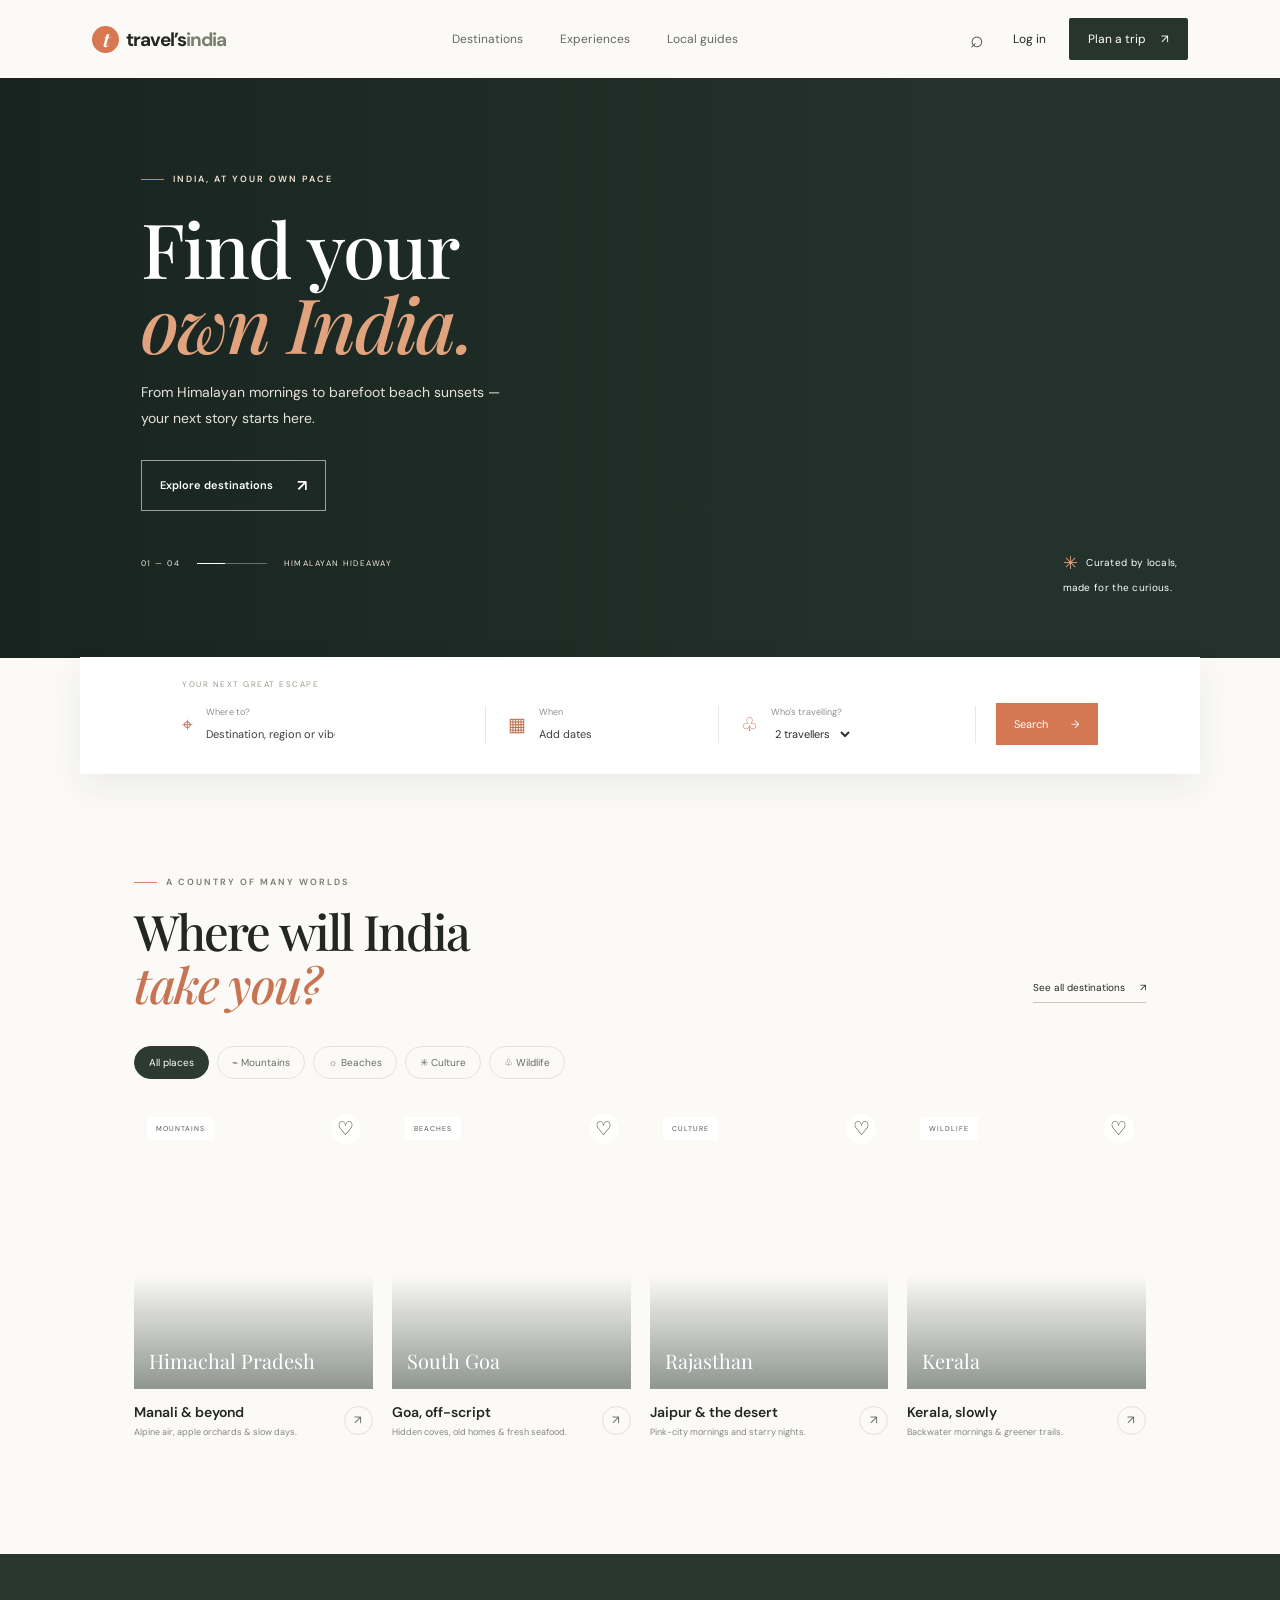
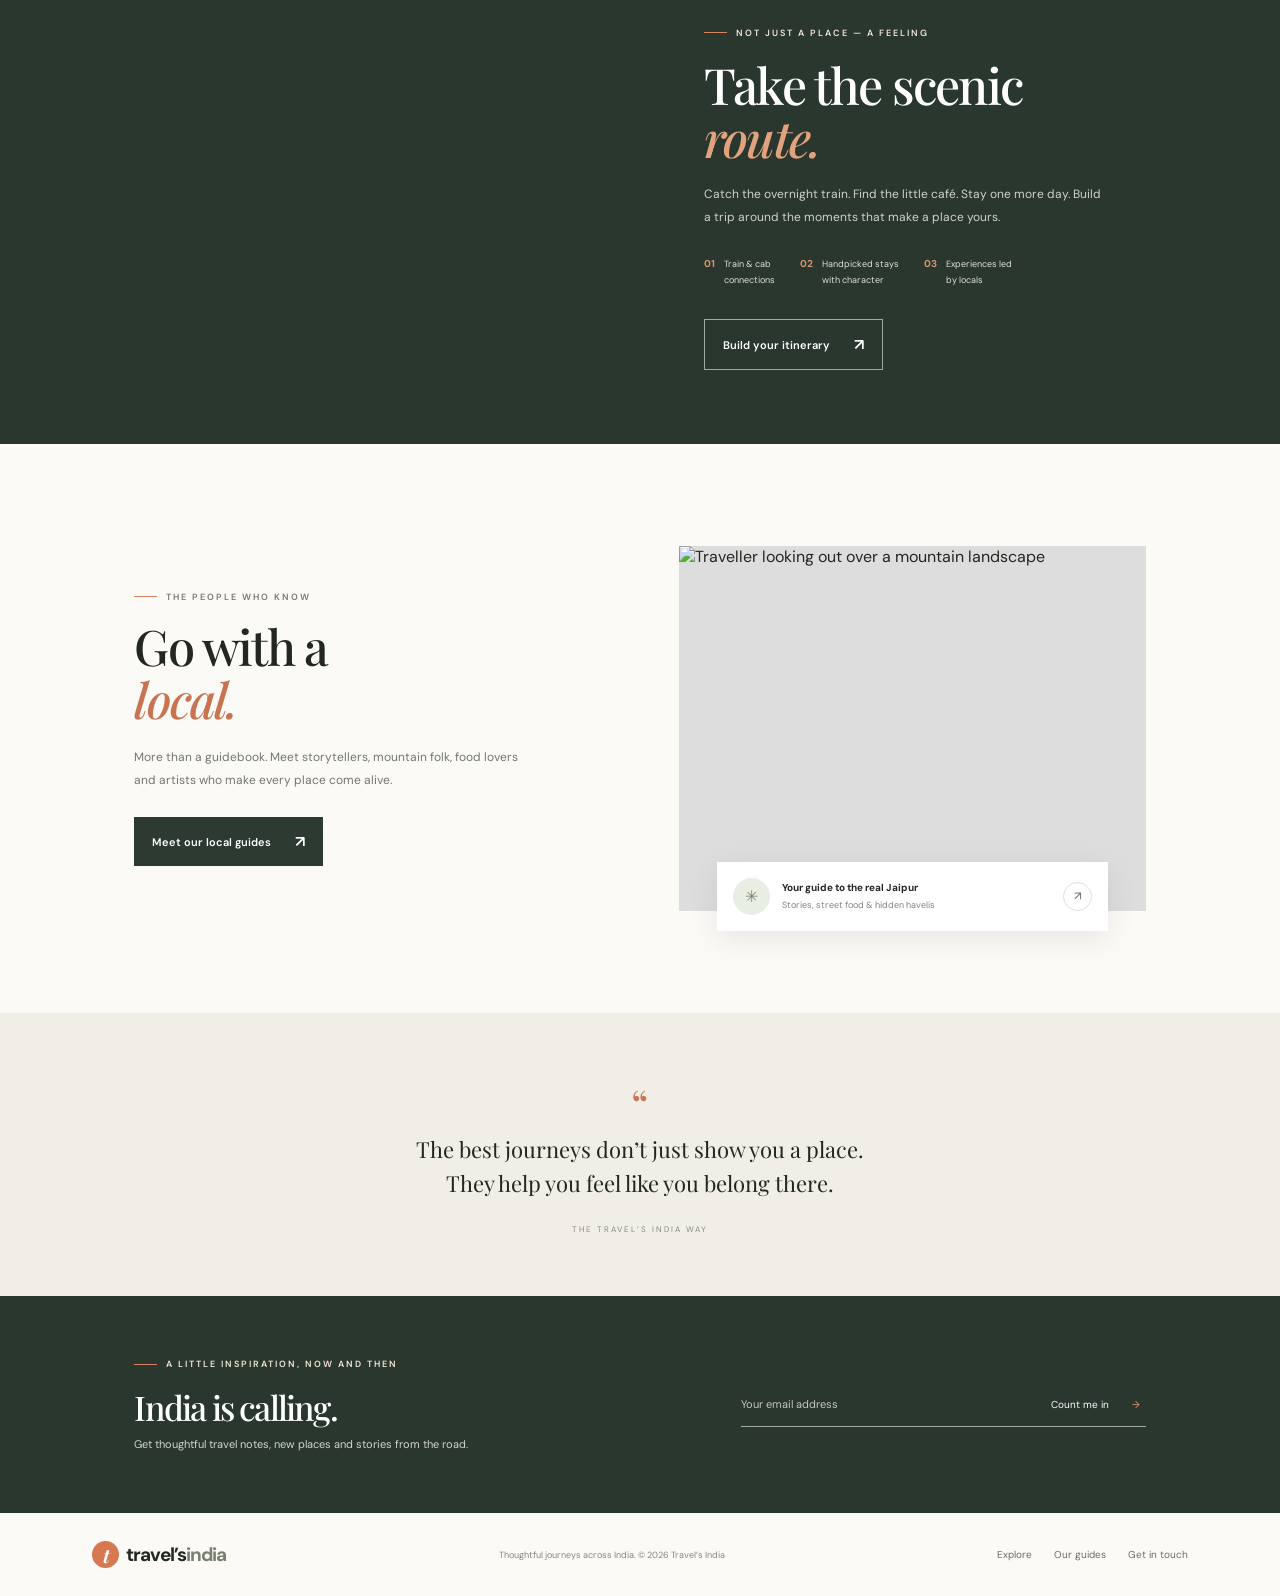
==== index.html @ 85d0de4c "Build Travel's India travel discovery site Co-authored-by: arena-agent <297053741+arena-agent@users." ====
<!doctype html>
<html lang="en">
<head>
<meta charset="utf-8"><meta name="viewport" content="width=device-width,initial-scale=1"><meta name="theme-color" content="#fbfaf7">
<title>Travel’s India — Find your own India</title>
<link rel="preconnect" href="https://fonts.googleapis.com"><link rel="preconnect" href="https://fonts.gstatic.com" crossorigin><link href="https://fonts.googleapis.com/css2?family=DM+Sans:wght@400;500;600;700&family=Playfair+Display:wght@500;600;700&display=swap" rel="stylesheet">
<link rel="stylesheet" href="style.css">
</head>
<body>
<header class="nav"><a class="brand" href="#"><span class="brand-mark">t</span> travel’s<span>india</span></a><nav><a href="#destinations">Destinations</a><a href="#experiences">Experiences</a><a href="#guides">Local guides</a></nav><div class="nav-actions"><button class="icon-btn" aria-label="Search">⌕</button><a class="login" href="#join">Log in</a><a class="nav-cta" href="#plan">Plan a trip <span>↗</span></a><button class="menu" aria-label="Open menu">☰</button></div></header>
<main>
<section class="hero"><div class="hero-image"></div><div class="hero-content"><div class="eyebrow"><i></i> INDIA, AT YOUR OWN PACE</div><h1>Find your<br><em>own India.</em></h1><p>From Himalayan mornings to barefoot beach sunsets — your next story starts here.</p><a class="button light" href="#destinations">Explore destinations <span>↗</span></a><div class="hero-bottom"><span>01 — 04</span><div class="slide-line"><b></b></div><span>HIMALAYAN HIDEAWAY</span></div></div><div class="hero-note"><span>✳</span> Curated by locals,<br>made for the curious.</div></section>
<section class="search-wrap" id="plan"><div class="search-label">YOUR NEXT GREAT ESCAPE</div><form class="searchbar" id="trip-search"><label><span>⌖</span><div><small>Where to?</small><input id="destination" placeholder="Destination, region or vibe" autocomplete="off"></div></label><label><span>▦</span><div><small>When</small><input type="text" placeholder="Add dates" onfocus="(this.type='date')"></div></label><label><span>♧</span><div><small>Who's travelling?</small><select><option>2 travellers</option><option>1 traveller</option><option>3 travellers</option><option>4+ travellers</option></select></div></label><button type="submit" class="search-button">Search <span>→</span></button></form></section>
<section class="section destinations" id="destinations"><div class="section-head"><div><div class="eyebrow dark"><i></i> A COUNTRY OF MANY WORLDS</div><h2>Where will India<br><em>take you?</em></h2></div><a class="text-link" href="#all-places">See all destinations <span>↗</span></a></div><div class="filters"><button class="filter active" data-filter="all">All places</button><button class="filter" data-filter="mountains">⌁ Mountains</button><button class="filter" data-filter="beaches">☼ Beaches</button><button class="filter" data-filter="culture">✳ Culture</button><button class="filter" data-filter="wildlife">♧ Wildlife</button></div><div class="cards" id="all-places">
<article class="place-card" data-category="mountains"><a href="#plan" class="place-image" style="--photo:url('https://images.unsplash.com/photo-1605649487212-47bdab064df7?auto=format&fit=crop&w=1000&q=85')"><span class="tag">MOUNTAINS</span><button class="heart" aria-label="Save destination">♡</button><span class="image-caption">Himachal Pradesh</span></a><div class="place-info"><div><h3>Manali & beyond</h3><p>Alpine air, apple orchards & slow days.</p></div><span class="arrow-circle">↗</span></div></article>
<article class="place-card" data-category="beaches"><a href="#plan" class="place-image" style="--photo:url('https://images.unsplash.com/photo-1512343879784-a960bf40e7f2?auto=format&fit=crop&w=1000&q=85')"><span class="tag">BEACHES</span><button class="heart" aria-label="Save destination">♡</button><span class="image-caption">South Goa</span></a><div class="place-info"><div><h3>Goa, off-script</h3><p>Hidden coves, old homes & fresh seafood.</p></div><span class="arrow-circle">↗</span></div></article>
<article class="place-card" data-category="culture"><a href="#plan" class="place-image" style="--photo:url('https://images.unsplash.com/photo-1477587458883-47145ed94245?auto=format&fit=crop&w=1000&q=85')"><span class="tag">CULTURE</span><button class="heart" aria-label="Save destination">♡</button><span class="image-caption">Rajasthan</span></a><div class="place-info"><div><h3>Jaipur & the desert</h3><p>Pink-city mornings and starry nights.</p></div><span class="arrow-circle">↗</span></div></article>
<article class="place-card" data-category="wildlife"><a href="#plan" class="place-image" style="--photo:url('https://images.unsplash.com/photo-1561731216-c3a4d99437d5?auto=format&fit=crop&w=1000&q=85')"><span class="tag">WILDLIFE</span><button class="heart" aria-label="Save destination">♡</button><span class="image-caption">Kerala</span></a><div class="place-info"><div><h3>Kerala, slowly</h3><p>Backwater mornings & greener trails.</p></div><span class="arrow-circle">↗</span></div></article>
</div></section>
<section class="experience" id="experiences"><div class="experience-photo"></div><div class="experience-copy"><div class="eyebrow"><i></i> NOT JUST A PLACE — A FEELING</div><h2>Take the scenic<br><em>route.</em></h2><p>Catch the overnight train. Find the little café. Stay one more day. Build a trip around the moments that make a place yours.</p><div class="perks"><div><b>01</b><span>Train & cab<br>connections</span></div><div><b>02</b><span>Handpicked stays<br>with character</span></div><div><b>03</b><span>Experiences led<br>by locals</span></div></div><a class="button light" href="#guides">Build your itinerary <span>↗</span></a></div></section>
<section class="guides section" id="guides"><div class="guide-copy"><div class="eyebrow dark"><i></i> THE PEOPLE WHO KNOW</div><h2>Go with a<br><em>local.</em></h2><p>More than a guidebook. Meet storytellers, mountain folk, food lovers and artists who make every place come alive.</p><a class="button dark-button" href="#join">Meet our local guides <span>↗</span></a></div><div class="guide-image"><img src="https://images.unsplash.com/photo-1530789253388-582c481c54b0?auto=format&fit=crop&w=1000&q=85" alt="Traveller looking out over a mountain landscape"><div class="guide-card"><span class="avatar">✳</span><div><b>Your guide to the real Jaipur</b><small>Stories, street food & hidden havelis</small></div><span class="arrow-circle">↗</span></div></div></section>
<section class="quote"><span>“</span><p>The best journeys don’t just show you a place.<br>They help you feel like you belong there.</p><small>THE TRAVEL’S INDIA WAY</small></section>
<section class="newsletter" id="join"><div><div class="eyebrow"><i></i> A LITTLE INSPIRATION, NOW AND THEN</div><h2>India is calling.</h2><p>Get thoughtful travel notes, new places and stories from the road.</p></div><form id="subscribe"><input type="email" required placeholder="Your email address"><button>Count me in <span>→</span></button></form></section>
</main><footer><a class="brand" href="#"><span class="brand-mark">t</span> travel’s<span>india</span></a><small>Thoughtful journeys across India. © 2026 Travel’s India</small><div><a href="#destinations">Explore</a><a href="#guides">Our guides</a><a href="mailto:hello@travelsindia.travel">Get in touch</a></div></footer><div class="toast" id="toast"></div><script src="script.js"></script></body></html>
---- style.css ----
*{box-sizing:border-box}html{scroll-behavior:smooth}body{margin:0;background:#fbfaf7;color:#232721;font-family:'DM Sans',sans-serif}a{color:inherit;text-decoration:none}button,input,select{font:inherit}.nav{height:78px;padding:0 7.2%;display:flex;align-items:center;justify-content:space-between;background:#fbfaf7;position:relative;z-index:5}.brand{font-size:19px;font-weight:700;letter-spacing:-1px;display:flex;align-items:center;gap:7px}.brand>span:last-child{color:#76806d;margin-left:-7px}.brand-mark{display:grid;place-items:center;width:27px;height:27px;border-radius:50%;background:#d77853;color:#fff;font-family:'Playfair Display';font-style:italic;font-size:19px}.nav nav{display:flex;gap:37px;font-size:12px;color:#65685e}.nav nav a:hover,.text-link:hover{color:#ca6848}.nav-actions{display:flex;align-items:center;gap:23px;font-size:12px}.icon-btn,.menu{background:none;border:0;font-size:23px;color:#505449}.nav-cta{background:#28352c;color:white;padding:13px 19px;border-radius:2px}.nav-cta span{padding-left:12px}.menu{display:none}.hero{height:580px;position:relative;overflow:hidden;background:#26362f;color:#fff}.hero-image{position:absolute;inset:0;background:linear-gradient(90deg,rgba(20,31,27,.78),rgba(20,31,27,.18) 72%),url('https://images.unsplash.com/photo-1506905925346-21bda4d32df4?auto=format&fit=crop&w=2200&q=90') center 48%/cover;animation:herozoom 18s ease-in-out infinite alternate}.hero-content{position:relative;padding:95px 11% 0;max-width:820px;animation:rise .8s ease both}.eyebrow{font-size:9px;letter-spacing:2px;font-weight:600;display:flex;align-items:center;gap:9px;color:#f5e6d7}.eyebrow i{height:1px;width:23px;background:#d7835d;display:inline-block}.eyebrow.dark{color:#777b6f}h1,h2{font-family:'Playfair Display',serif;font-weight:500;letter-spacing:-1.8px}h1{font-size:76px;line-height:.99;margin:25px 0 20px}h1 em,h2 em{font-weight:500;color:#e1a37e}.hero-content>p{font-size:14px;color:#e5e3dc;line-height:1.8;max-width:390px;margin-bottom:29px}.button{display:inline-flex;align-items:center;gap:24px;padding:14px 18px;font-size:11px;font-weight:600}.button span{font-size:16px}.light{border:1px solid rgba(255,255,255,.56);color:white}.light:hover{background:white;color:#28352c}.hero-bottom{position:absolute;top:480px;display:flex;align-items:center;gap:17px;font-size:8px;letter-spacing:1.5px;color:#f3e9dc}.slide-line{width:70px;height:1px;background:#ffffff55}.slide-line b{display:block;width:28px;height:1px;background:#fff}.hero-note{position:absolute;right:8%;bottom:62px;font-size:10px;line-height:1.7;color:#fff;letter-spacing:.3px}.hero-note span{font-size:18px;color:#e1a37e;vertical-align:middle;margin-right:5px}.search-wrap{position:relative;margin:-1px auto 0;background:#fff;padding:22px 8% 29px;max-width:1120px;box-shadow:0 12px 35px #1e291012;z-index:2}.search-label{font-size:8px;letter-spacing:1.5px;color:#98998e;margin-bottom:14px}.searchbar{display:grid;grid-template-columns:1.3fr 1fr 1.1fr auto;align-items:center}.searchbar label{display:flex;align-items:center;gap:13px;padding:0 22px;border-right:1px solid #e8e7e1}.searchbar label:first-child{padding-left:0}.searchbar label>span{font-size:19px;color:#be6e4e}.searchbar small{display:block;font-size:9px;color:#8e9086;margin-bottom:4px}.searchbar input,.searchbar select{border:0;outline:0;color:#2b302a;font-size:11px;background:transparent;width:100%;padding:0}.searchbar input::placeholder{color:#3a403a}.search-button{margin-left:20px;border:0;background:#d47753;color:#fff;padding:14px 18px;font-size:11px;cursor:pointer}.search-button span{padding-left:20px}.section{padding:102px 10.5%}.section-head{display:flex;justify-content:space-between;align-items:end}.section h2,.guide-copy h2{font-size:49px;line-height:1.08;margin:17px 0 0}.section h2 em,.guide-copy h2 em{color:#c87452}.text-link{font-size:10px;border-bottom:1px solid #c8c8bb;padding-bottom:8px;margin-bottom:8px}.text-link span{margin-left:12px}.filters{display:flex;gap:8px;margin:35px 0 25px}.filter{border:1px solid #e4e4dc;background:transparent;border-radius:25px;padding:9px 14px;color:#686d62;font-size:10px;cursor:pointer;transition:.2s}.filter.active,.filter:hover{background:#2d3a31;color:#fff;border-color:#2d3a31}.cards{display:grid;grid-template-columns:repeat(4,1fr);gap:19px}.place-card{min-width:0;animation:rise .6s ease both}.place-image{height:285px;display:block;position:relative;background:linear-gradient(0deg,#13221c77,transparent 40%),var(--photo) center/cover;overflow:hidden}.place-image:before{content:'';position:absolute;inset:0;background:var(--photo) center/cover;transition:transform .6s}.place-image:hover:before{transform:scale(1.06)}.tag,.heart,.image-caption{position:absolute;z-index:1}.tag{top:13px;left:13px;background:#fff;color:#51554c;padding:7px 9px;font-size:7px;letter-spacing:1px}.heart{right:12px;top:10px;border:0;border-radius:50%;height:30px;width:30px;background:#ffffffdd;color:#30392f;font-size:19px;cursor:pointer}.heart.saved{color:#d47753}.image-caption{bottom:15px;left:15px;color:#fff;font-family:'Playfair Display';font-size:20px}.place-info{display:flex;justify-content:space-between;align-items:center;padding:14px 0}.place-info h3{font-size:14px;margin:0 0 5px;font-weight:600}.place-info p{font-size:9px;color:#85877e;margin:0}.arrow-circle{flex:none;width:29px;height:29px;border:1px solid #dfe0d8;border-radius:50%;display:grid;place-items:center;color:#62685d;font-size:12px}.experience{display:grid;grid-template-columns:1fr 1fr;min-height:490px;background:#29372e;color:#fff}.experience-photo{background:url('https://images.unsplash.com/photo-1470770841072-f978cf4d019e?auto=format&fit=crop&w=1200&q=85') center/cover;min-height:490px}.experience-copy{padding:73px 12% 55px 10%}.experience h2{font-size:50px;line-height:1.06;margin:19px 0}.experience-copy>p,.guide-copy>p{max-width:400px;font-size:12px;line-height:1.9;color:#d0d2c9}.perks{display:flex;gap:25px;margin:29px 0 31px}.perks div{display:flex;gap:9px}.perks b{font-size:10px;color:#df936e}.perks span{font-size:9px;line-height:1.7;color:#e1e1db}.guides{display:grid;grid-template-columns:1fr 1.05fr;gap:10%;align-items:center}.guide-copy>p{color:#73776d;margin:21px 0 25px}.dark-button{background:#2d3a31;color:#fff}.guide-image{position:relative;height:365px;background:#ddd}.guide-image>img{width:100%;height:100%;object-fit:cover}.guide-card{position:absolute;background:#fff;bottom:-20px;left:8%;right:8%;padding:16px;display:flex;align-items:center;gap:12px;box-shadow:0 8px 30px #00000015}.avatar{height:37px;width:37px;border-radius:50%;background:#e8eee3;color:#76856d;display:grid;place-items:center}.guide-card div{flex:1}.guide-card b,.guide-card small{display:block}.guide-card b{font-size:10px}.guide-card small{font-size:9px;color:#81857b;margin-top:5px}.quote{background:#f0eee7;text-align:center;padding:63px 20px 59px}.quote>span{font-family:'Playfair Display';font-size:42px;color:#c87754}.quote p{font:22px/1.55 'Playfair Display';margin:0 0 16px}.quote small{font-size:8px;letter-spacing:2px;color:#878a80}.newsletter{padding:62px 10.5%;display:flex;justify-content:space-between;align-items:center;background:#29372e;color:#fff}.newsletter h2{font-size:34px;margin:14px 0 7px}.newsletter p{font-size:11px;color:#d2d5cd;margin:0}.newsletter form{display:flex;width:40%;border-bottom:1px solid #a6aba1}.newsletter input{flex:1;background:transparent;border:0;outline:0;color:white;padding:15px 0;font-size:11px}.newsletter input::placeholder{color:#c4c6c0}.newsletter button{border:0;background:transparent;color:#fff;font-size:10px;cursor:pointer}.newsletter button span{margin-left:20px;color:#df936e}footer{padding:28px 7.2%;display:flex;align-items:center;justify-content:space-between;background:#fbfaf7}footer small{font-size:9px;color:#85877d}footer>div{display:flex;gap:22px;font-size:10px;color:#686d62}.toast{position:fixed;bottom:24px;left:50%;transform:translate(-50%,20px);opacity:0;background:#29372e;color:white;padding:14px 22px;font-size:12px;z-index:10;transition:.3s;pointer-events:none}.toast.show{opacity:1;transform:translate(-50%,0)}.place-card.hidden{display:none}@keyframes rise{from{opacity:0;transform:translateY(18px)}to{opacity:1;transform:translateY(0)}}@keyframes herozoom{to{transform:scale(1.04)}}
@media(max-width:900px){.nav{padding:0 5%}.nav nav{gap:18px}.section{padding:75px 6%}.cards{grid-template-columns:repeat(2,1fr)}.place-image{height:300px}.experience-copy{padding:58px 8%}.newsletter{padding:55px 6%}.search-wrap{margin:0 5%}.hero-content{padding-left:8%}}
@media(max-width:620px){.nav{height:66px}.nav nav,.login,.icon-btn{display:none}.menu{display:block}.nav-actions{gap:12px}.nav-cta{padding:11px 13px}.hero{height:530px}.hero-content{padding:89px 8% 0}h1{font-size:62px}.hero-note{right:7%;bottom:45px}.hero-bottom{top:445px}.search-wrap{margin:0;padding:20px 6%}.searchbar{grid-template-columns:1fr 1fr;gap:18px}.searchbar label{padding:0 8px 0 0;border-right:0}.searchbar label:first-child{padding-left:0}.searchbar label:nth-child(2){border-left:1px solid #e8e7e1;padding-left:15px}.search-button{grid-column:1/-1;margin:0}.section{padding:69px 6%}.section-head{align-items:start;gap:15px}.section h2,.guide-copy h2{font-size:41px}.text-link{font-size:9px;white-space:nowrap;margin-top:42px}.filters{overflow:auto;white-space:nowrap;margin:26px 0 20px}.cards{gap:8px}.place-image{height:215px}.place-info{gap:5px}.place-info h3{font-size:12px}.place-info p{font-size:8px;line-height:1.5}.arrow-circle{width:25px;height:25px}.tag{font-size:6px;padding:6px}.image-caption{font-size:17px}.experience{grid-template-columns:1fr}.experience-photo{min-height:260px}.experience-copy{padding:48px 7%}.experience h2{font-size:43px}.perks{gap:15px}.guides{grid-template-columns:1fr;gap:40px}.guide-image{height:300px;margin-bottom:10px}.quote p{font-size:19px}.newsletter{padding:48px 7%;display:block}.newsletter form{width:100%;margin-top:22px}footer{padding:24px 6%;flex-wrap:wrap;gap:17px}footer small{order:3;width:100%}footer>div{gap:12px;font-size:9px}.brand{font-size:17px}}
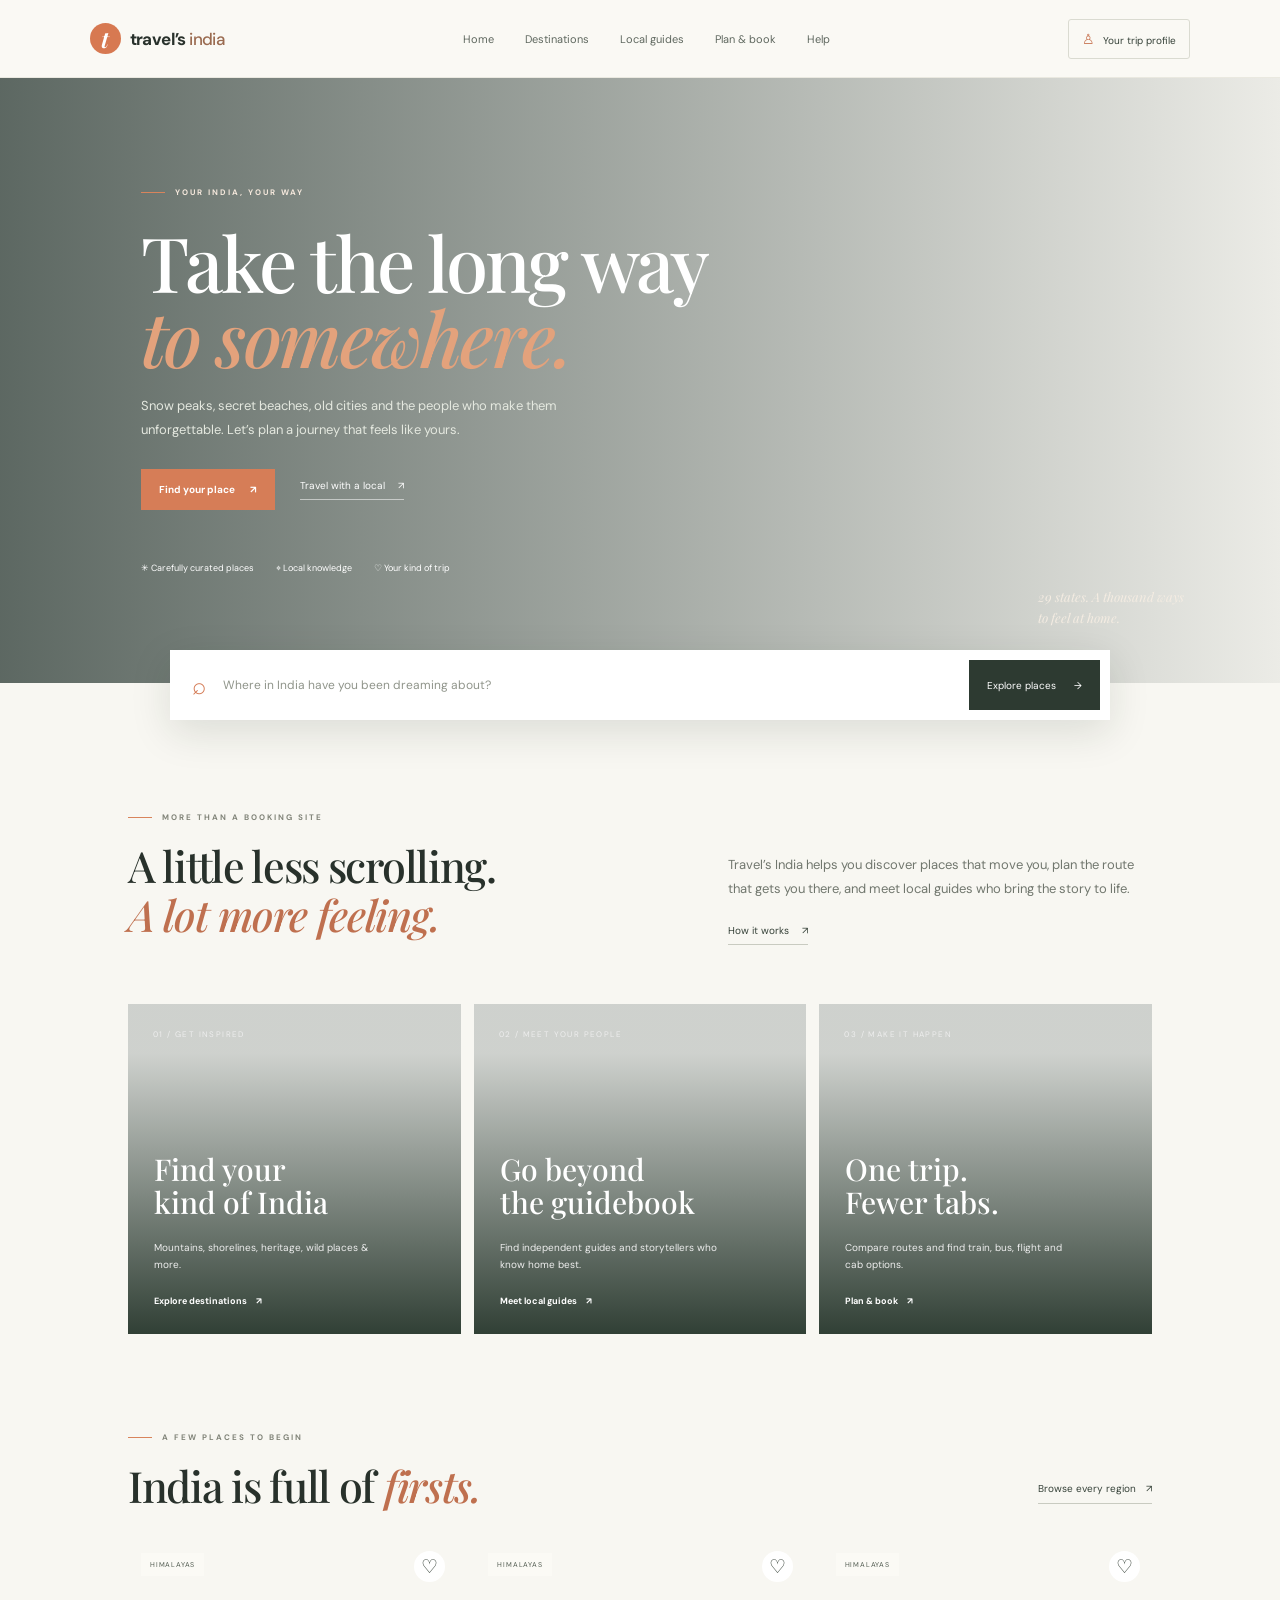
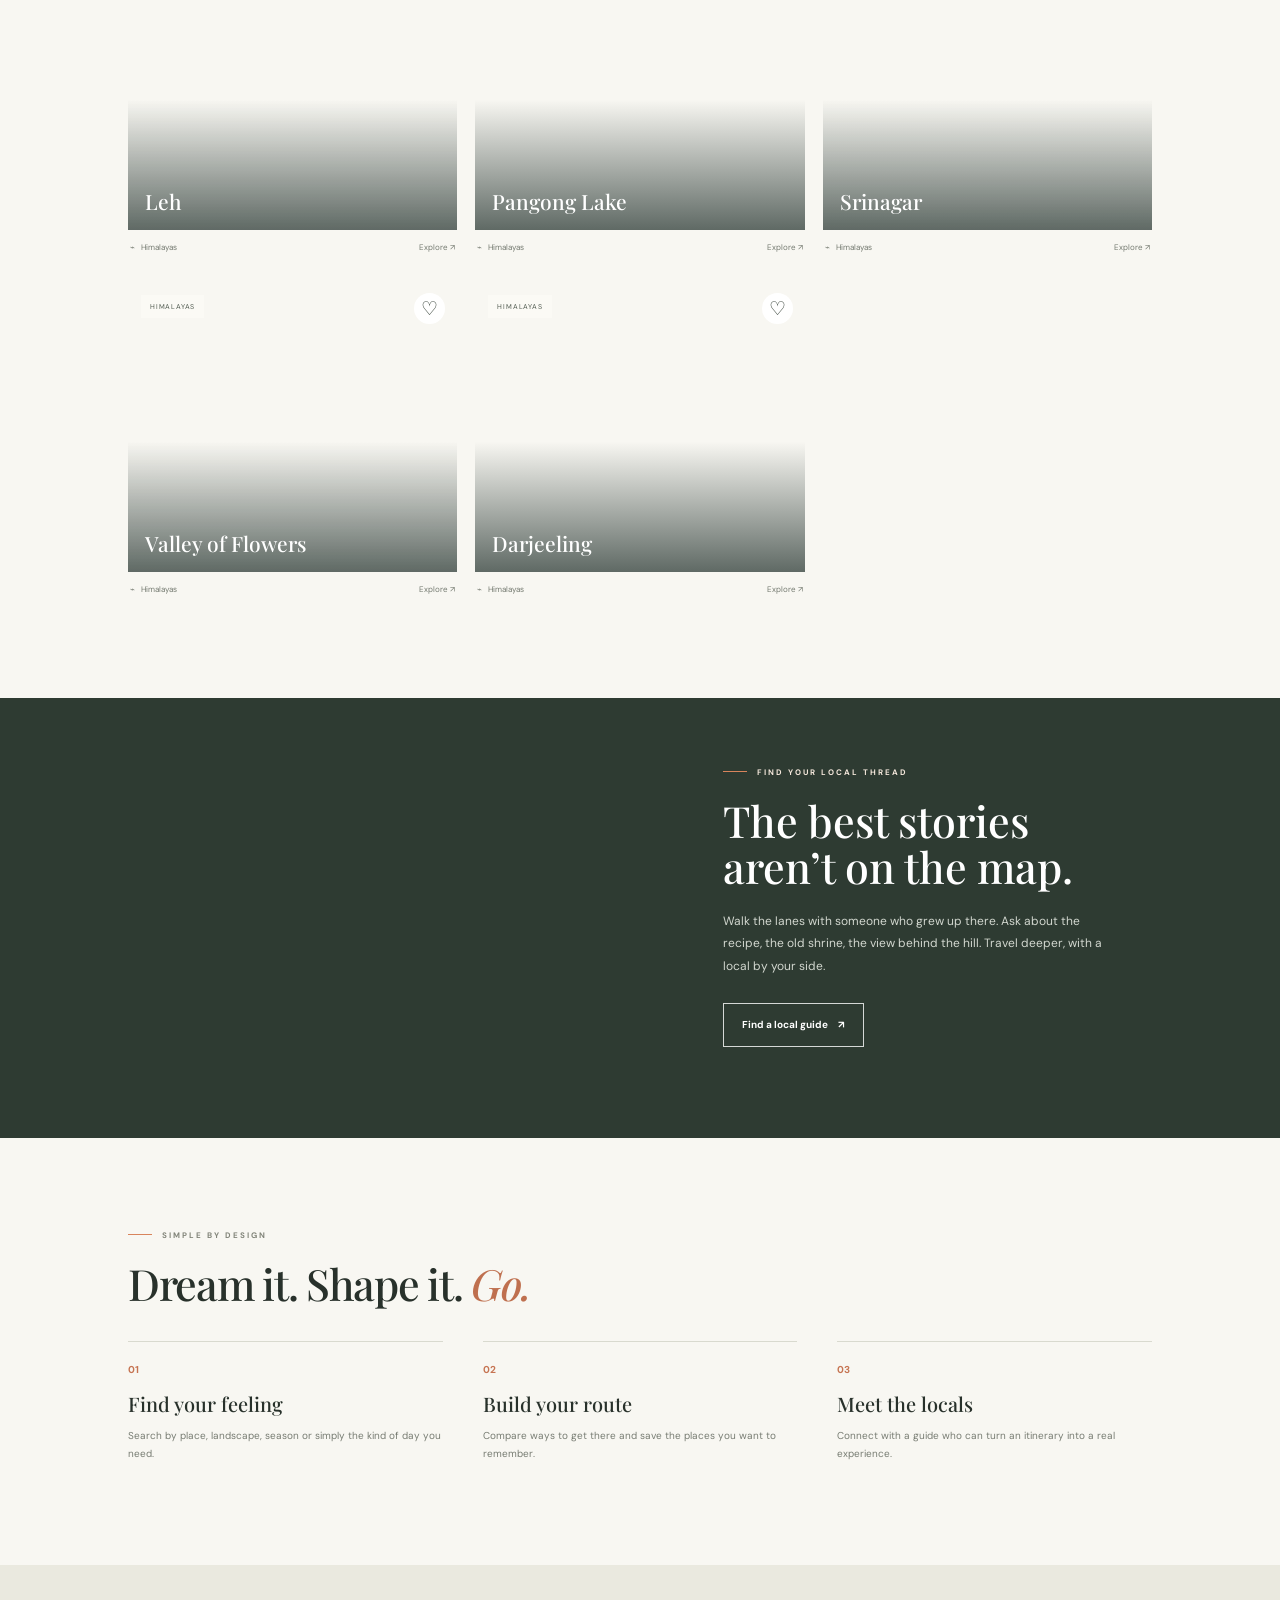
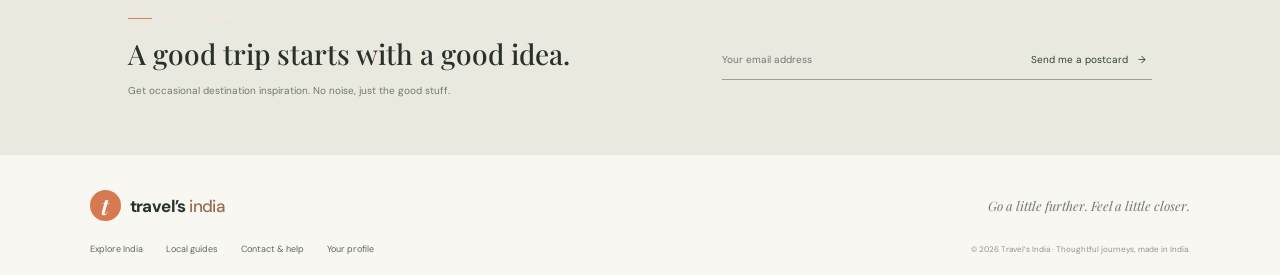
==== commit 42b96836: "Redesign Travel's India with destination explorer and Supabase profiles Co-authored-by: arena-agent " ====
--- a/index.html
+++ b/index.html
@@ -1,24 +1 @@
-<!doctype html>
-<html lang="en">
-<head>
-<meta charset="utf-8"><meta name="viewport" content="width=device-width,initial-scale=1"><meta name="theme-color" content="#fbfaf7">
-<title>Travel’s India — Find your own India</title>
-<link rel="preconnect" href="https://fonts.googleapis.com"><link rel="preconnect" href="https://fonts.gstatic.com" crossorigin><link href="https://fonts.googleapis.com/css2?family=DM+Sans:wght@400;500;600;700&family=Playfair+Display:wght@500;600;700&display=swap" rel="stylesheet">
-<link rel="stylesheet" href="style.css">
-</head>
-<body>
-<header class="nav"><a class="brand" href="#"><span class="brand-mark">t</span> travel’s<span>india</span></a><nav><a href="#destinations">Destinations</a><a href="#experiences">Experiences</a><a href="#guides">Local guides</a></nav><div class="nav-actions"><button class="icon-btn" aria-label="Search">⌕</button><a class="login" href="#join">Log in</a><a class="nav-cta" href="#plan">Plan a trip <span>↗</span></a><button class="menu" aria-label="Open menu">☰</button></div></header>
-<main>
-<section class="hero"><div class="hero-image"></div><div class="hero-content"><div class="eyebrow"><i></i> INDIA, AT YOUR OWN PACE</div><h1>Find your<br><em>own India.</em></h1><p>From Himalayan mornings to barefoot beach sunsets — your next story starts here.</p><a class="button light" href="#destinations">Explore destinations <span>↗</span></a><div class="hero-bottom"><span>01 — 04</span><div class="slide-line"><b></b></div><span>HIMALAYAN HIDEAWAY</span></div></div><div class="hero-note"><span>✳</span> Curated by locals,<br>made for the curious.</div></section>
-<section class="search-wrap" id="plan"><div class="search-label">YOUR NEXT GREAT ESCAPE</div><form class="searchbar" id="trip-search"><label><span>⌖</span><div><small>Where to?</small><input id="destination" placeholder="Destination, region or vibe" autocomplete="off"></div></label><label><span>▦</span><div><small>When</small><input type="text" placeholder="Add dates" onfocus="(this.type='date')"></div></label><label><span>♧</span><div><small>Who's travelling?</small><select><option>2 travellers</option><option>1 traveller</option><option>3 travellers</option><option>4+ travellers</option></select></div></label><button type="submit" class="search-button">Search <span>→</span></button></form></section>
-<section class="section destinations" id="destinations"><div class="section-head"><div><div class="eyebrow dark"><i></i> A COUNTRY OF MANY WORLDS</div><h2>Where will India<br><em>take you?</em></h2></div><a class="text-link" href="#all-places">See all destinations <span>↗</span></a></div><div class="filters"><button class="filter active" data-filter="all">All places</button><button class="filter" data-filter="mountains">⌁ Mountains</button><button class="filter" data-filter="beaches">☼ Beaches</button><button class="filter" data-filter="culture">✳ Culture</button><button class="filter" data-filter="wildlife">♧ Wildlife</button></div><div class="cards" id="all-places">
-<article class="place-card" data-category="mountains"><a href="#plan" class="place-image" style="--photo:url('https://images.unsplash.com/photo-1605649487212-47bdab064df7?auto=format&fit=crop&w=1000&q=85')"><span class="tag">MOUNTAINS</span><button class="heart" aria-label="Save destination">♡</button><span class="image-caption">Himachal Pradesh</span></a><div class="place-info"><div><h3>Manali & beyond</h3><p>Alpine air, apple orchards & slow days.</p></div><span class="arrow-circle">↗</span></div></article>
-<article class="place-card" data-category="beaches"><a href="#plan" class="place-image" style="--photo:url('https://images.unsplash.com/photo-1512343879784-a960bf40e7f2?auto=format&fit=crop&w=1000&q=85')"><span class="tag">BEACHES</span><button class="heart" aria-label="Save destination">♡</button><span class="image-caption">South Goa</span></a><div class="place-info"><div><h3>Goa, off-script</h3><p>Hidden coves, old homes & fresh seafood.</p></div><span class="arrow-circle">↗</span></div></article>
-<article class="place-card" data-category="culture"><a href="#plan" class="place-image" style="--photo:url('https://images.unsplash.com/photo-1477587458883-47145ed94245?auto=format&fit=crop&w=1000&q=85')"><span class="tag">CULTURE</span><button class="heart" aria-label="Save destination">♡</button><span class="image-caption">Rajasthan</span></a><div class="place-info"><div><h3>Jaipur & the desert</h3><p>Pink-city mornings and starry nights.</p></div><span class="arrow-circle">↗</span></div></article>
-<article class="place-card" data-category="wildlife"><a href="#plan" class="place-image" style="--photo:url('https://images.unsplash.com/photo-1561731216-c3a4d99437d5?auto=format&fit=crop&w=1000&q=85')"><span class="tag">WILDLIFE</span><button class="heart" aria-label="Save destination">♡</button><span class="image-caption">Kerala</span></a><div class="place-info"><div><h3>Kerala, slowly</h3><p>Backwater mornings & greener trails.</p></div><span class="arrow-circle">↗</span></div></article>
-</div></section>
-<section class="experience" id="experiences"><div class="experience-photo"></div><div class="experience-copy"><div class="eyebrow"><i></i> NOT JUST A PLACE — A FEELING</div><h2>Take the scenic<br><em>route.</em></h2><p>Catch the overnight train. Find the little café. Stay one more day. Build a trip around the moments that make a place yours.</p><div class="perks"><div><b>01</b><span>Train & cab<br>connections</span></div><div><b>02</b><span>Handpicked stays<br>with character</span></div><div><b>03</b><span>Experiences led<br>by locals</span></div></div><a class="button light" href="#guides">Build your itinerary <span>↗</span></a></div></section>
-<section class="guides section" id="guides"><div class="guide-copy"><div class="eyebrow dark"><i></i> THE PEOPLE WHO KNOW</div><h2>Go with a<br><em>local.</em></h2><p>More than a guidebook. Meet storytellers, mountain folk, food lovers and artists who make every place come alive.</p><a class="button dark-button" href="#join">Meet our local guides <span>↗</span></a></div><div class="guide-image"><img src="https://images.unsplash.com/photo-1530789253388-582c481c54b0?auto=format&fit=crop&w=1000&q=85" alt="Traveller looking out over a mountain landscape"><div class="guide-card"><span class="avatar">✳</span><div><b>Your guide to the real Jaipur</b><small>Stories, street food & hidden havelis</small></div><span class="arrow-circle">↗</span></div></div></section>
-<section class="quote"><span>“</span><p>The best journeys don’t just show you a place.<br>They help you feel like you belong there.</p><small>THE TRAVEL’S INDIA WAY</small></section>
-<section class="newsletter" id="join"><div><div class="eyebrow"><i></i> A LITTLE INSPIRATION, NOW AND THEN</div><h2>India is calling.</h2><p>Get thoughtful travel notes, new places and stories from the road.</p></div><form id="subscribe"><input type="email" required placeholder="Your email address"><button>Count me in <span>→</span></button></form></section>
-</main><footer><a class="brand" href="#"><span class="brand-mark">t</span> travel’s<span>india</span></a><small>Thoughtful journeys across India. © 2026 Travel’s India</small><div><a href="#destinations">Explore</a><a href="#guides">Our guides</a><a href="mailto:hello@travelsindia.travel">Get in touch</a></div></footer><div class="toast" id="toast"></div><script src="script.js"></script></body></html>+<!doctype html><html lang="en"><head><meta charset="UTF-8"><meta name="viewport" content="width=device-width,initial-scale=1"><meta name="theme-color" content="#f8f7f2"><title>Travel’s India — Find your own India</title><link rel="preconnect" href="https://fonts.googleapis.com"><link rel="preconnect" href="https://fonts.gstatic.com" crossorigin><link href="https://fonts.googleapis.com/css2?family=DM+Sans:wght@400;500;600;700&family=Playfair+Display:ital,wght@0,500;0,600;1,500;1,600&display=swap" rel="stylesheet"><link rel="stylesheet" href="style.css"></head><body><div id="app"></div><script src="supabase-config.js"></script><script src="places.js"></script><script src="script.js"></script></body></html>
--- a/style.css
+++ b/style.css
@@ -1,3 +1,5 @@
-*{box-sizing:border-box}html{scroll-behavior:smooth}body{margin:0;background:#fbfaf7;color:#232721;font-family:'DM Sans',sans-serif}a{color:inherit;text-decoration:none}button,input,select{font:inherit}.nav{height:78px;padding:0 7.2%;display:flex;align-items:center;justify-content:space-between;background:#fbfaf7;position:relative;z-index:5}.brand{font-size:19px;font-weight:700;letter-spacing:-1px;display:flex;align-items:center;gap:7px}.brand>span:last-child{color:#76806d;margin-left:-7px}.brand-mark{display:grid;place-items:center;width:27px;height:27px;border-radius:50%;background:#d77853;color:#fff;font-family:'Playfair Display';font-style:italic;font-size:19px}.nav nav{display:flex;gap:37px;font-size:12px;color:#65685e}.nav nav a:hover,.text-link:hover{color:#ca6848}.nav-actions{display:flex;align-items:center;gap:23px;font-size:12px}.icon-btn,.menu{background:none;border:0;font-size:23px;color:#505449}.nav-cta{background:#28352c;color:white;padding:13px 19px;border-radius:2px}.nav-cta span{padding-left:12px}.menu{display:none}.hero{height:580px;position:relative;overflow:hidden;background:#26362f;color:#fff}.hero-image{position:absolute;inset:0;background:linear-gradient(90deg,rgba(20,31,27,.78),rgba(20,31,27,.18) 72%),url('https://images.unsplash.com/photo-1506905925346-21bda4d32df4?auto=format&fit=crop&w=2200&q=90') center 48%/cover;animation:herozoom 18s ease-in-out infinite alternate}.hero-content{position:relative;padding:95px 11% 0;max-width:820px;animation:rise .8s ease both}.eyebrow{font-size:9px;letter-spacing:2px;font-weight:600;display:flex;align-items:center;gap:9px;color:#f5e6d7}.eyebrow i{height:1px;width:23px;background:#d7835d;display:inline-block}.eyebrow.dark{color:#777b6f}h1,h2{font-family:'Playfair Display',serif;font-weight:500;letter-spacing:-1.8px}h1{font-size:76px;line-height:.99;margin:25px 0 20px}h1 em,h2 em{font-weight:500;color:#e1a37e}.hero-content>p{font-size:14px;color:#e5e3dc;line-height:1.8;max-width:390px;margin-bottom:29px}.button{display:inline-flex;align-items:center;gap:24px;padding:14px 18px;font-size:11px;font-weight:600}.button span{font-size:16px}.light{border:1px solid rgba(255,255,255,.56);color:white}.light:hover{background:white;color:#28352c}.hero-bottom{position:absolute;top:480px;display:flex;align-items:center;gap:17px;font-size:8px;letter-spacing:1.5px;color:#f3e9dc}.slide-line{width:70px;height:1px;background:#ffffff55}.slide-line b{display:block;width:28px;height:1px;background:#fff}.hero-note{position:absolute;right:8%;bottom:62px;font-size:10px;line-height:1.7;color:#fff;letter-spacing:.3px}.hero-note span{font-size:18px;color:#e1a37e;vertical-align:middle;margin-right:5px}.search-wrap{position:relative;margin:-1px auto 0;background:#fff;padding:22px 8% 29px;max-width:1120px;box-shadow:0 12px 35px #1e291012;z-index:2}.search-label{font-size:8px;letter-spacing:1.5px;color:#98998e;margin-bottom:14px}.searchbar{display:grid;grid-template-columns:1.3fr 1fr 1.1fr auto;align-items:center}.searchbar label{display:flex;align-items:center;gap:13px;padding:0 22px;border-right:1px solid #e8e7e1}.searchbar label:first-child{padding-left:0}.searchbar label>span{font-size:19px;color:#be6e4e}.searchbar small{display:block;font-size:9px;color:#8e9086;margin-bottom:4px}.searchbar input,.searchbar select{border:0;outline:0;color:#2b302a;font-size:11px;background:transparent;width:100%;padding:0}.searchbar input::placeholder{color:#3a403a}.search-button{margin-left:20px;border:0;background:#d47753;color:#fff;padding:14px 18px;font-size:11px;cursor:pointer}.search-button span{padding-left:20px}.section{padding:102px 10.5%}.section-head{display:flex;justify-content:space-between;align-items:end}.section h2,.guide-copy h2{font-size:49px;line-height:1.08;margin:17px 0 0}.section h2 em,.guide-copy h2 em{color:#c87452}.text-link{font-size:10px;border-bottom:1px solid #c8c8bb;padding-bottom:8px;margin-bottom:8px}.text-link span{margin-left:12px}.filters{display:flex;gap:8px;margin:35px 0 25px}.filter{border:1px solid #e4e4dc;background:transparent;border-radius:25px;padding:9px 14px;color:#686d62;font-size:10px;cursor:pointer;transition:.2s}.filter.active,.filter:hover{background:#2d3a31;color:#fff;border-color:#2d3a31}.cards{display:grid;grid-template-columns:repeat(4,1fr);gap:19px}.place-card{min-width:0;animation:rise .6s ease both}.place-image{height:285px;display:block;position:relative;background:linear-gradient(0deg,#13221c77,transparent 40%),var(--photo) center/cover;overflow:hidden}.place-image:before{content:'';position:absolute;inset:0;background:var(--photo) center/cover;transition:transform .6s}.place-image:hover:before{transform:scale(1.06)}.tag,.heart,.image-caption{position:absolute;z-index:1}.tag{top:13px;left:13px;background:#fff;color:#51554c;padding:7px 9px;font-size:7px;letter-spacing:1px}.heart{right:12px;top:10px;border:0;border-radius:50%;height:30px;width:30px;background:#ffffffdd;color:#30392f;font-size:19px;cursor:pointer}.heart.saved{color:#d47753}.image-caption{bottom:15px;left:15px;color:#fff;font-family:'Playfair Display';font-size:20px}.place-info{display:flex;justify-content:space-between;align-items:center;padding:14px 0}.place-info h3{font-size:14px;margin:0 0 5px;font-weight:600}.place-info p{font-size:9px;color:#85877e;margin:0}.arrow-circle{flex:none;width:29px;height:29px;border:1px solid #dfe0d8;border-radius:50%;display:grid;place-items:center;color:#62685d;font-size:12px}.experience{display:grid;grid-template-columns:1fr 1fr;min-height:490px;background:#29372e;color:#fff}.experience-photo{background:url('https://images.unsplash.com/photo-1470770841072-f978cf4d019e?auto=format&fit=crop&w=1200&q=85') center/cover;min-height:490px}.experience-copy{padding:73px 12% 55px 10%}.experience h2{font-size:50px;line-height:1.06;margin:19px 0}.experience-copy>p,.guide-copy>p{max-width:400px;font-size:12px;line-height:1.9;color:#d0d2c9}.perks{display:flex;gap:25px;margin:29px 0 31px}.perks div{display:flex;gap:9px}.perks b{font-size:10px;color:#df936e}.perks span{font-size:9px;line-height:1.7;color:#e1e1db}.guides{display:grid;grid-template-columns:1fr 1.05fr;gap:10%;align-items:center}.guide-copy>p{color:#73776d;margin:21px 0 25px}.dark-button{background:#2d3a31;color:#fff}.guide-image{position:relative;height:365px;background:#ddd}.guide-image>img{width:100%;height:100%;object-fit:cover}.guide-card{position:absolute;background:#fff;bottom:-20px;left:8%;right:8%;padding:16px;display:flex;align-items:center;gap:12px;box-shadow:0 8px 30px #00000015}.avatar{height:37px;width:37px;border-radius:50%;background:#e8eee3;color:#76856d;display:grid;place-items:center}.guide-card div{flex:1}.guide-card b,.guide-card small{display:block}.guide-card b{font-size:10px}.guide-card small{font-size:9px;color:#81857b;margin-top:5px}.quote{background:#f0eee7;text-align:center;padding:63px 20px 59px}.quote>span{font-family:'Playfair Display';font-size:42px;color:#c87754}.quote p{font:22px/1.55 'Playfair Display';margin:0 0 16px}.quote small{font-size:8px;letter-spacing:2px;color:#878a80}.newsletter{padding:62px 10.5%;display:flex;justify-content:space-between;align-items:center;background:#29372e;color:#fff}.newsletter h2{font-size:34px;margin:14px 0 7px}.newsletter p{font-size:11px;color:#d2d5cd;margin:0}.newsletter form{display:flex;width:40%;border-bottom:1px solid #a6aba1}.newsletter input{flex:1;background:transparent;border:0;outline:0;color:white;padding:15px 0;font-size:11px}.newsletter input::placeholder{color:#c4c6c0}.newsletter button{border:0;background:transparent;color:#fff;font-size:10px;cursor:pointer}.newsletter button span{margin-left:20px;color:#df936e}footer{padding:28px 7.2%;display:flex;align-items:center;justify-content:space-between;background:#fbfaf7}footer small{font-size:9px;color:#85877d}footer>div{display:flex;gap:22px;font-size:10px;color:#686d62}.toast{position:fixed;bottom:24px;left:50%;transform:translate(-50%,20px);opacity:0;background:#29372e;color:white;padding:14px 22px;font-size:12px;z-index:10;transition:.3s;pointer-events:none}.toast.show{opacity:1;transform:translate(-50%,0)}.place-card.hidden{display:none}@keyframes rise{from{opacity:0;transform:translateY(18px)}to{opacity:1;transform:translateY(0)}}@keyframes herozoom{to{transform:scale(1.04)}}
-@media(max-width:900px){.nav{padding:0 5%}.nav nav{gap:18px}.section{padding:75px 6%}.cards{grid-template-columns:repeat(2,1fr)}.place-image{height:300px}.experience-copy{padding:58px 8%}.newsletter{padding:55px 6%}.search-wrap{margin:0 5%}.hero-content{padding-left:8%}}
-@media(max-width:620px){.nav{height:66px}.nav nav,.login,.icon-btn{display:none}.menu{display:block}.nav-actions{gap:12px}.nav-cta{padding:11px 13px}.hero{height:530px}.hero-content{padding:89px 8% 0}h1{font-size:62px}.hero-note{right:7%;bottom:45px}.hero-bottom{top:445px}.search-wrap{margin:0;padding:20px 6%}.searchbar{grid-template-columns:1fr 1fr;gap:18px}.searchbar label{padding:0 8px 0 0;border-right:0}.searchbar label:first-child{padding-left:0}.searchbar label:nth-child(2){border-left:1px solid #e8e7e1;padding-left:15px}.search-button{grid-column:1/-1;margin:0}.section{padding:69px 6%}.section-head{align-items:start;gap:15px}.section h2,.guide-copy h2{font-size:41px}.text-link{font-size:9px;white-space:nowrap;margin-top:42px}.filters{overflow:auto;white-space:nowrap;margin:26px 0 20px}.cards{gap:8px}.place-image{height:215px}.place-info{gap:5px}.place-info h3{font-size:12px}.place-info p{font-size:8px;line-height:1.5}.arrow-circle{width:25px;height:25px}.tag{font-size:6px;padding:6px}.image-caption{font-size:17px}.experience{grid-template-columns:1fr}.experience-photo{min-height:260px}.experience-copy{padding:48px 7%}.experience h2{font-size:43px}.perks{gap:15px}.guides{grid-template-columns:1fr;gap:40px}.guide-image{height:300px;margin-bottom:10px}.quote p{font-size:19px}.newsletter{padding:48px 7%;display:block}.newsletter form{width:100%;margin-top:22px}footer{padding:24px 6%;flex-wrap:wrap;gap:17px}footer small{order:3;width:100%}footer>div{gap:12px;font-size:9px}.brand{font-size:17px}}
+*{box-sizing:border-box}html{scroll-behavior:smooth}body{margin:0;background:#f8f7f2;color:#28312b;font-family:'DM Sans',sans-serif;font-size:14px}a{color:inherit;text-decoration:none}button,input,select,textarea{font:inherit}.topbar{height:78px;padding:0 7%;background:#faf9f4;display:flex;align-items:center;justify-content:space-between;position:relative;z-index:8;border-bottom:1px solid #eae9e0}.logo{display:flex;align-items:center;gap:9px;font-weight:700;font-size:17px;letter-spacing:-.6px;white-space:nowrap}.logo b{color:#9a6b50;font-weight:500}.logo-icon{width:31px;height:31px;display:grid;place-items:center;border-radius:50%;background:#d77951;color:#fff;font-family:'Playfair Display';font-style:italic;font-size:22px}.main-nav{display:flex;gap:31px;color:#5f685f;font-size:11px}.main-nav a{transition:color .2s}.main-nav a:hover{color:#c56d4b}.nav-actions{display:flex;align-items:center}.profile-link{border:1px solid #dadbd1;border-radius:3px;padding:10px 13px;font-size:10px;color:#354138}.profile-link>span:first-child{font-size:14px;color:#c87654;margin-right:5px}.hamburger{display:none;background:none;border:0;font-size:22px}.home-hero{height:605px;position:relative;overflow:hidden;color:white;display:flex;align-items:center}.hero-img{position:absolute;inset:0;background-position:center 54%;background-size:cover;transform:scale(1.01);animation:slowpan 20s infinite alternate}.hero-copy{position:relative;margin-left:11%;width:min(620px,70%);animation:fadeup .8s ease both}.eyebrow{display:flex;align-items:center;gap:10px;font-size:8px;letter-spacing:2px;font-weight:700;color:#f5e8dc}.eyebrow span{display:inline-block;width:24px;height:1px;background:#d8845c}.eyebrow.dark{color:#818479}.home-hero h1,.page-hero h1,.profile-heading h1{font:500 76px/.99 'Playfair Display',serif;letter-spacing:-2.5px;margin:27px 0 19px}.home-hero h1 em,.page-hero h1 em,.profile-heading h1 em,.section h2 em,.guide-intro h2 em,.help-copy h2 em{color:#e3a27c;font-weight:500}.home-hero p,.page-hero>p{font-size:13px;line-height:1.9;color:#e4e8df;max-width:435px}.hero-buttons{display:flex;align-items:center;gap:25px;margin-top:26px}.btn{display:inline-flex;align-items:center;justify-content:center;gap:15px;border:0;cursor:pointer;padding:14px 18px;font-size:10px;font-weight:700;transition:.22s}.btn-orange{background:#d67d57;color:white}.btn-orange:hover{background:#b96543;transform:translateY(-2px)}.btn-light{border:1px solid #fffc;color:white;background:transparent}.btn-light:hover{background:white;color:#29382d}.btn-dark{background:#2e3c32;color:#fff}.btn-dark:hover{background:#475b49}.under-link{font-size:10px;border-bottom:1px solid #ffffff88;padding-bottom:7px}.under-link span{margin-left:10px}.dark-link{color:#354138;border-color:#c9cbc1}.hero-trust{display:flex;gap:22px;margin-top:52px;font-size:9px;color:#fff}.hero-side-note{position:absolute;right:7.5%;bottom:54px;font:italic 13px/1.6 'Playfair Display';color:#f4ece2}.quick-search{max-width:990px;margin:-33px auto 0;position:relative;z-index:2;padding:0 25px}.quick-search form{height:70px;padding:9px 10px 9px 22px;box-shadow:0 12px 40px #1a251b20;background:#fff;display:flex;align-items:center;gap:15px}.search-icon{font-size:24px;color:#d47b55}.quick-search input{flex:1;border:0;outline:0;font-size:12px;color:#303b32}.quick-search input::placeholder{color:#90958b}.quick-search form button,.destination-search button{background:#2d3a31;color:white;border:0;height:50px;padding:0 18px;font-size:10px;cursor:pointer}.quick-search form button span{padding-left:15px}.section{padding:92px 10%}.intro-grid{display:grid;grid-template-columns:1.1fr .9fr;gap:8%;align-items:end;padding-bottom:66px}.section h2,.guide-intro h2,.help-copy h2{font:500 43px/1.13 'Playfair Display',serif;letter-spacing:-1.3px;margin:19px 0 0}.section h2 em,.guide-intro h2 em,.help-copy h2 em{color:#bf704f}.intro-text{font-size:13px;line-height:1.9;color:#71776e;margin:0 0 18px;max-width:440px}.feature-band{padding:0 10% 90px;display:grid;grid-template-columns:repeat(3,1fr);gap:13px}.feature-tile{height:330px;position:relative;color:white;padding:26px;display:flex;flex-direction:column;justify-content:flex-end;overflow:hidden;background-position:center;background-size:cover;transition:transform .3s}.feature-tile:before{content:'';position:absolute;inset:0;background:linear-gradient(0deg,#18291ee3,#1b2e3030 85%);transition:background .3s}.feature-tile:hover{transform:translateY(-5px)}.feature-tile>*{position:relative}.feature-tile>span{position:absolute;top:25px;left:25px;font-size:8px;letter-spacing:1.4px;color:#eee}.feature-tile h3{font:500 30px/1.1 'Playfair Display';margin:0 0 10px}.feature-tile p{max-width:230px;font-size:10px;line-height:1.7;color:#eee}.feature-tile b{font-size:9px;margin-top:12px}.tile-places{background-image:url('https://images.unsplash.com/photo-1605649487212-47bdab064df7?auto=format&fit=crop&w=900&q=85')}.tile-guide{background-image:url('https://images.unsplash.com/photo-1477587458883-47145ed94245?auto=format&fit=crop&w=900&q=85')}.tile-planning{background-image:url('https://images.unsplash.com/photo-1470770841072-f978cf4d019e?auto=format&fit=crop&w=900&q=85')}.picks{padding-top:8px}.section-title{display:flex;align-items:end;justify-content:space-between;margin-bottom:30px}.section-title .under-link{margin-bottom:6px}.card-grid{display:grid;grid-template-columns:repeat(3,minmax(0,1fr));gap:18px}.dest-card{min-width:0}.dest-img{display:block;position:relative;height:290px;background:linear-gradient(0deg,#13231eaa,transparent 45%),var(--cardimg) center/cover;overflow:hidden}.dest-img:before{content:'';position:absolute;inset:0;background:var(--cardimg) center/cover;transition:transform .65s}.dest-img:hover:before{transform:scale(1.06)}.dest-type,.save-place,.dest-label{position:absolute;z-index:1}.dest-type{left:13px;top:13px;background:#fbfaf5;padding:7px 9px;font-size:7px;letter-spacing:.8px;text-transform:uppercase;color:#525c51}.save-place{right:12px;top:11px;background:#fff;border-radius:50%;width:31px;height:31px;display:grid;place-items:center;color:#354037;font-size:19px;cursor:pointer}.save-place.is-saved{color:#d47753}.dest-label{left:17px;bottom:15px;font:500 21px 'Playfair Display';color:white}.dest-card-bottom{display:flex;justify-content:space-between;padding:12px 2px;color:#747a70;font-size:8px}.local-banner{display:grid;grid-template-columns:1fr 1fr;min-height:440px;background:#2e3b32;color:white}.local-image{background-position:center;background-size:cover;min-height:440px}.local-banner>div:last-child{padding:69px 13%}.local-banner h2{font:500 43px/1.08 'Playfair Display';margin:20px 0}.local-banner p{max-width:380px;font-size:12px;line-height:1.9;color:#d2d7cf;margin-bottom:25px}.steps h2{margin-bottom:34px}.step-grid{display:grid;grid-template-columns:repeat(3,1fr);gap:40px;margin-top:31px}.step-grid>div{border-top:1px solid #d9dacf;padding-top:17px}.step-grid b{color:#c67452;font-size:10px}.step-grid h3{font:500 20px 'Playfair Display';margin:13px 0 8px}.step-grid p{font-size:10px;line-height:1.8;color:#777c72}.newsletter{background:#eae9df;padding:48px 10%;display:flex;align-items:center;justify-content:space-between;gap:40px}.newsletter h2{font:500 28px 'Playfair Display';margin:12px 0}.newsletter p{font-size:10px;color:#72786d}.newsletter form{display:flex;width:42%;border-bottom:1px solid #9c9f94}.newsletter input{flex:1;min-width:0;padding:13px 0;background:transparent;border:0;outline:0;font-size:10px}.newsletter button{border:0;background:transparent;font-size:10px;color:#334035;cursor:pointer}.footer{background:#f8f7f2;padding:29px 7% 20px;display:grid;grid-template-columns:1fr 1fr;align-items:center;gap:16px}.footer>p{font:italic 13px 'Playfair Display';color:#72786d;text-align:right}.footer>div{display:flex;gap:23px;font-size:9px;color:#5f685f}.footer>small{font-size:8px;color:#93958a;text-align:right}.page-hero{min-height:370px;background:#2d3b32;color:#fff;padding:65px 10% 68px;position:relative;background-size:cover;background-position:center}.page-hero h1{font-size:58px;margin:20px 0 13px}.page-hero>p{margin:0;max-width:580px}.destination-hero{background-image:linear-gradient(90deg,#203129e8,#24332c9c),url('https://images.unsplash.com/photo-1470770841072-f978cf4d019e?auto=format&fit=crop&w=1600&q=85')}.destination-search{position:relative;margin-top:25px;width:min(580px,100%);height:54px;display:flex;align-items:center;background:#fff;padding-left:14px}.destination-search>span{font-size:21px;color:#cc7854;margin:0 12px}.destination-search input{flex:1;min-width:50px;border:0;outline:0;color:#253028;font-size:10px}.destination-search button{height:40px;margin-right:7px;padding:0 13px}.search-suggest{display:none;position:absolute;background:white;box-shadow:0 10px 32px #0c1a1430;z-index:6;width:min(580px,calc(100% - 40px));max-height:330px;overflow-y:auto;color:#29362e}.search-suggest.visible{display:block}.search-suggest button{width:100%;background:#fff;border:0;border-bottom:1px solid #eee;text-align:left;padding:11px 14px;display:grid;grid-template-columns:25px 1fr auto 20px;align-items:center;gap:5px;cursor:pointer;color:#354137}.search-suggest button:hover{background:#f7f5ee}.search-suggest button>span:first-child{color:#bd7654}.search-suggest b{font-size:10px}.search-suggest small{font-size:8px;color:#858b80}.result-arrow{color:#c67c59}.no-suggestions{font-size:10px;color:#737b70;padding:10px 15px}.browse-shell{display:grid;grid-template-columns:225px 1fr;gap:36px;padding:50px 7% 85px;max-width:1600px;margin:auto}.category-rail{position:sticky;align-self:start;top:20px;padding-top:5px}.category-rail h3{font:500 17px 'Playfair Display';margin:0 0 18px}.category-chip{width:100%;padding:11px 10px;border:0;background:transparent;display:flex;justify-content:space-between;text-align:left;color:#6d7369;font-size:10px;border-radius:2px;cursor:pointer}.category-chip span{color:#a2a598;font-size:8px}.category-chip.selected,.category-chip:hover{background:#e9e9df;color:#2b382e}.rail-note{border-top:1px solid #e1e1d8;margin-top:19px;padding-top:14px;font-size:9px;line-height:1.7;color:#81867b}.results-top{display:flex;align-items:end;justify-content:space-between;margin-bottom:23px}.results-top h2{font:500 31px 'Playfair Display';margin:10px 0 0}.results-top h2 em{color:#bf704f}.results-top select{background:transparent;border:1px solid #dedfd5;padding:9px;font-size:9px;color:#5e675e}.result-grid{grid-template-columns:repeat(3,minmax(0,1fr));gap:17px}.result-grid .dest-img{height:218px}.result-grid .dest-label{font-size:17px}.active-filter-row{display:flex;gap:10px;align-items:center;font-size:9px;color:#73786f}.active-filter-row button{background:none;border:0;color:#b56a4a;cursor:pointer}.load-more-row{display:flex;justify-content:space-between;align-items:center;margin-top:31px}.load-more-row span{font-size:9px;color:#888d83}.load-more-row button[hidden]{display:none}.empty-state{text-align:center;padding:70px 15px}.empty-state>span{font-size:36px;color:#cb7954}.empty-state h3{font:500 24px 'Playfair Display'}.empty-state p,.catalogue-note{font-size:10px;color:#7a8075}.catalogue-note{line-height:1.8;margin:27px 0 0;border-top:1px solid #e2e3da;padding-top:17px}.guide-hero{background-image:linear-gradient(90deg,#26362fee,#26362f87),url('https://images.unsplash.com/photo-1530789253388-582c481c54b0?auto=format&fit=crop&w=1800&q=85')}.guide-layout{display:grid;grid-template-columns:.9fr 1.1fr;gap:8%;align-items:center}.guide-intro>p,.help-copy>p{font-size:12px;line-height:1.9;color:#767d71;max-width:440px;margin:20px 0 23px}.guide-photo{height:430px;background-position:center;background-size:cover;position:relative}.photo-label{position:absolute;bottom:17px;left:17px;padding:11px 14px;background:#fff;font:italic 13px 'Playfair Display'}.guide-benefits{padding-top:0}.benefit-grid{display:grid;grid-template-columns:repeat(3,1fr);gap:18px;margin-top:28px}.benefit-grid article{padding:22px;background:#eeede5;min-height:158px}.benefit-grid article>span{font-size:20px;color:#c97853}.benefit-grid h3{font:500 18px 'Playfair Display';margin:13px 0 7px}.benefit-grid p{font-size:10px;line-height:1.7;color:#787e73}.guide-cta{padding:43px 8%;text-align:center;background:#344239;color:#fff}.guide-cta h2{font:500 29px 'Playfair Display';margin:0}.guide-cta p{font-size:11px;color:#d4d9d0}.guide-cta .btn{margin-top:8px}.booking-hero{background-image:linear-gradient(90deg,#22332be8,#26382d99),url('https://images.unsplash.com/photo-1470770841072-f978cf4d019e?auto=format&fit=crop&w=1800&q=85');padding-bottom:38px}.booking-form{margin-top:26px;display:grid;grid-template-columns:1fr 34px 1fr 1fr auto;gap:7px;max-width:890px;align-items:end}.booking-form label,.contact-form label,.auth-card label{display:block;font-size:8px;color:#7a8075}.booking-form label{background:#fff;padding:9px 11px;color:#777d72}.booking-form input{display:block;width:100%;border:0;outline:0;padding-top:7px;font-size:10px;color:#28342c}.swap-btn{height:38px;background:#f6f4ed;border:0;color:#526051;cursor:pointer}.booking-form>.btn{height:42px;white-space:nowrap}.booking-note{font-size:8px!important;margin-top:12px!important;color:#e0e5dc!important}.booking-providers .section-title>p{font-size:10px;line-height:1.7;color:#747a70;max-width:300px}.provider-grid{display:grid;grid-template-columns:repeat(4,1fr);gap:14px}.provider-grid article{padding:22px;background:#eeede5;border:1px solid transparent;transition:.2s}.provider-grid article.provider-active{border-color:#c87954;background:#f2e8df}.provider-icon{width:39px;height:39px;border-radius:50%;display:grid;place-items:center;background:#fff;color:#bf7653;font-size:18px}.provider-grid h3{font:500 19px 'Playfair Display';margin:16px 0 7px}.provider-grid p{min-height:34px;font-size:9px;line-height:1.7;color:#72786e}.provider-btn{border:0;border-bottom:1px solid #b9bbb0;background:none;padding:7px 0;font-size:9px;color:#364136;cursor:pointer}.route-tip{margin-top:28px;padding:17px;background:#e9e9df;display:flex;align-items:center;gap:14px}.route-tip>span{font-size:22px;color:#c77450}.route-tip p{flex:1;font-size:9px;line-height:1.7;color:#6d756a}.route-tip a{font-size:9px;border-bottom:1px solid #aaa}.profile-shell{padding:65px 8% 90px;max-width:1440px;margin:auto}.profile-heading h1{color:#29372e;font-size:54px;margin:18px 0 10px}.profile-heading h1 em{color:#bd704e}.profile-heading>p{font-size:11px;color:#73796e}.profile-columns{display:grid;grid-template-columns:.78fr 1.22fr;gap:25px;margin-top:35px}.auth-card,.saved-card{background:#fff;padding:26px;border:1px solid #e7e7de}.auth-card h2,.saved-card h2,.contact-form h2{font:500 25px 'Playfair Display';margin:0 0 7px}.auth-card>p{font-size:10px;color:#7b8176;margin:0 0 23px}.auth-card label,.contact-form label{margin-bottom:15px}.auth-card input,.contact-form input,.contact-form select,.contact-form textarea{display:block;width:100%;border:1px solid #e0e1d8;background:#fbfaf6;padding:12px;margin-top:7px;outline:none;font-size:10px;color:#28352c}.auth-card input:focus,.contact-form input:focus,.contact-form textarea:focus{border-color:#9aab94}.auth-card .btn{width:100%;margin-top:4px}.auth-switch{text-align:center;font-size:9px;color:#777d73;margin:17px}.auth-switch button{border:0;background:none;color:#ae674b;cursor:pointer}.auth-message{font-size:9px;line-height:1.6;color:#3c6746}.privacy-note{display:block;font-size:8px;line-height:1.7;color:#888e83;border-top:1px solid #e9e9e2;padding-top:14px}.saved-header{display:flex;justify-content:space-between;align-items:center}.saved-header h2{margin:10px 0 0}.saved-count{font-size:8px;color:#858b80}.saved-grid{margin-top:17px;display:grid;grid-template-columns:repeat(2,1fr);gap:13px}.saved-grid .dest-img{height:180px}.saved-empty{grid-column:1/-1;text-align:center;padding:35px}.saved-empty>span{font-size:32px;color:#c87954}.saved-empty h3{font:500 19px 'Playfair Display'}.saved-empty p{font-size:9px;color:#777d73}.help-hero{background-image:linear-gradient(90deg,#26362fee,#26362f90),url('https://images.unsplash.com/photo-1470770841072-f978cf4d019e?auto=format&fit=crop&w=1800&q=85')}.help-layout{display:grid;grid-template-columns:1fr .85fr;gap:9%;align-items:start}.help-quick{margin-top:25px}.help-quick a{display:flex;align-items:center;gap:13px;padding:13px 3px;border-bottom:1px solid #e4e5dc}.help-quick a>span{font-size:17px;color:#be7552}.help-quick a div{flex:1}.help-quick b,.help-quick small{display:block}.help-quick b{font-size:10px;font-weight:600}.help-quick small{font-size:8px;color:#83897e;margin-top:4px}.help-quick a:last-child{font-size:12px}.contact-form{background:#fff;padding:26px;border:1px solid #e6e7dd}.contact-form h2{margin-bottom:21px}.contact-form select{appearance:auto}.contact-form textarea{resize:vertical}.contact-form .btn{width:100%}.contact-form>small{display:block;text-align:center;font-size:8px;color:#888d83;margin-top:12px}.faq-section{padding:35px 10% 90px;max-width:1100px;margin:auto}.faq-section h2{font:500 30px 'Playfair Display';margin:15px 0 25px}.faq-section h2 em{color:#bf704f}.faq-section details{border-top:1px solid #dedfd6;padding:16px 0}.faq-section details:last-child{border-bottom:1px solid #dedfd6}.faq-section summary{font-size:11px;cursor:pointer;list-style:none;display:flex;justify-content:space-between}.faq-section summary:after{content:'+';color:#bd7553;font-size:16px}.faq-section details[open] summary:after{content:'−'}.faq-section details p{font-size:10px;line-height:1.8;color:#73796e;max-width:700px}.toast{position:fixed;z-index:20;bottom:22px;left:50%;transform:translate(-50%,18px);opacity:0;pointer-events:none;background:#2c3b31;color:#fff;font-size:10px;padding:12px 18px;transition:.25s;box-shadow:0 8px 20px #101a1330}.toast.show{opacity:1;transform:translate(-50%,0)}@keyframes fadeup{from{opacity:0;transform:translateY(17px)}to{opacity:1;transform:translateY(0)}}@keyframes slowpan{to{transform:scale(1.055)}}
+@media(max-width:1000px){.topbar{padding:0 4%}.main-nav{gap:17px}.section{padding-left:7%;padding-right:7%}.feature-band{padding-left:7%;padding-right:7%}.browse-shell{padding-left:4%;padding-right:4%;grid-template-columns:195px 1fr;gap:22px}.result-grid .dest-img{height:190px}.page-hero{padding-left:7%;padding-right:7%}.booking-form{grid-template-columns:1fr 30px 1fr 1fr}.booking-form>.btn{grid-column:1/-1}.newsletter{padding-left:7%;padding-right:7%}}
+@media(max-width:700px){.topbar{height:66px;padding:0 5%}.main-nav{display:none;position:absolute;top:65px;left:0;right:0;flex-direction:column;gap:0;background:#faf9f4;padding:10px 7%;box-shadow:0 12px 18px #0001}.main-nav.open{display:flex}.main-nav a{padding:12px 0;border-bottom:1px solid #ecebe4}.profile-label{display:none}.profile-link{padding:8px 11px}.hamburger{display:block;margin-left:12px}.home-hero{height:560px}.hero-copy{margin-left:7%;width:88%}.home-hero h1{font-size:58px}.hero-trust{flex-wrap:wrap;gap:10px 17px;margin-top:36px}.hero-side-note{display:none}.quick-search{padding:0 15px;margin-top:-24px}.quick-search form{height:auto;min-height:61px;padding:8px 9px 8px 15px;gap:8px}.quick-search input{font-size:10px}.quick-search form button{font-size:8px;padding:0 10px;height:44px}.quick-search form button span{padding-left:4px}.section{padding:64px 7%}.intro-grid{grid-template-columns:1fr;gap:14px;padding-bottom:45px}.section h2,.guide-intro h2,.help-copy h2{font-size:36px}.intro-text{font-size:11px}.feature-band{padding:0 7% 58px;grid-template-columns:1fr}.feature-tile{height:240px}.section-title{align-items:start;gap:14px}.section-title .under-link{font-size:8px;white-space:nowrap;margin-top:35px}.card-grid{grid-template-columns:repeat(2,minmax(0,1fr));gap:10px}.dest-img{height:220px}.dest-label{font-size:17px}.dest-type{font-size:6px}.dest-card-bottom{font-size:7px}.local-banner{grid-template-columns:1fr}.local-image{min-height:240px}.local-banner>div:last-child{padding:42px 7%}.local-banner h2{font-size:37px}.step-grid{grid-template-columns:1fr;gap:20px}.step-grid>div{padding-top:13px}.newsletter{display:block;padding:42px 7%}.newsletter form{width:100%;margin-top:17px}.footer{grid-template-columns:1fr;gap:10px;padding:25px 7%}.footer>p{text-align:left;margin:0}.footer>small{text-align:left}.footer>div{flex-wrap:wrap;gap:12px 18px}.page-hero{min-height:350px;padding:54px 7%}.page-hero h1{font-size:48px}.page-hero>p{font-size:11px}.destination-search{height:auto;min-height:53px}.destination-search button{font-size:8px;padding:0 9px}.destination-search input{font-size:9px}.browse-shell{display:block;padding:28px 5% 62px}.category-rail{position:static;overflow-x:auto;white-space:nowrap;padding:0 0 14px;margin-bottom:17px;border-bottom:1px solid #e2e3da}.category-rail h3{font-size:14px;margin-bottom:9px}.category-chip{display:inline-flex;width:auto;gap:13px;margin-right:4px;padding:9px 11px;background:#eeeee6;font-size:8px}.category-chip span{display:none}.rail-note{display:none}.results-top h2{font-size:27px}.results-top select{font-size:8px;padding:7px}.result-grid .dest-img{height:190px}.result-grid{gap:10px}.catalogue-note{font-size:8px}.guide-layout,.help-layout{grid-template-columns:1fr;gap:35px}.guide-photo{height:300px}.benefit-grid{grid-template-columns:1fr;gap:9px}.benefit-grid article{min-height:0;padding:17px}.guide-benefits{padding-top:0}.booking-hero{padding-bottom:35px}.booking-form{grid-template-columns:1fr 31px 1fr;gap:7px}.booking-form label:nth-of-type(3){grid-column:1/3}.booking-form>.btn{grid-column:3;grid-row:2;padding:10px 7px;font-size:8px}.provider-grid{grid-template-columns:repeat(2,1fr);gap:9px}.provider-grid article{padding:16px}.provider-grid p{min-height:49px}.booking-providers .section-title{display:block}.booking-providers .section-title>p{margin-top:12px}.route-tip{align-items:flex-start;flex-wrap:wrap}.route-tip p{flex-basis:80%}.route-tip a{margin-left:36px}.profile-shell{padding:52px 5% 60px}.profile-heading h1{font-size:42px}.profile-columns{grid-template-columns:1fr;gap:14px}.auth-card,.saved-card{padding:20px}.saved-grid{gap:9px}.saved-grid .dest-img{height:145px}.faq-section{padding:16px 7% 60px}.faq-section h2{font-size:26px}}
+@media(max-width:390px){.card-grid{grid-template-columns:1fr 1fr}.dest-img,.result-grid .dest-img{height:170px}.quick-search form button{width:92px}.quick-search input{font-size:9px}.booking-form{grid-template-columns:1fr 24px 1fr}}
+.place-modal{position:fixed;inset:0;z-index:30;background:#101a13bd;display:grid;place-items:center;padding:22px;overflow:auto}.place-modal-panel{background:#faf9f4;width:min(760px,100%);max-height:92vh;overflow:auto;padding:30px;position:relative;box-shadow:0 24px 90px #0005}.modal-close{position:absolute;right:16px;top:12px;border:0;background:transparent;font-size:28px;color:#495349;cursor:pointer}.place-modal-panel h2{font:500 35px 'Playfair Display';margin:14px 0 7px}.place-modal-panel>p{font-size:11px;line-height:1.75;color:#747b70;max-width:560px}.modal-gallery{display:grid;grid-template-columns:1fr 1fr;gap:8px;margin:18px 0}.modal-gallery img{width:100%;height:170px;object-fit:cover}.modal-actions{display:flex;gap:20px;align-items:center}.place-modal-panel>small{display:block;margin-top:15px;font-size:8px;color:#858a80}.modal-save{cursor:pointer}.modal-open{overflow:hidden}@media(max-width:600px){.place-modal-panel{padding:22px 16px}.place-modal-panel h2{font-size:29px}.modal-gallery img{height:120px}.place-modal{padding:10px}}
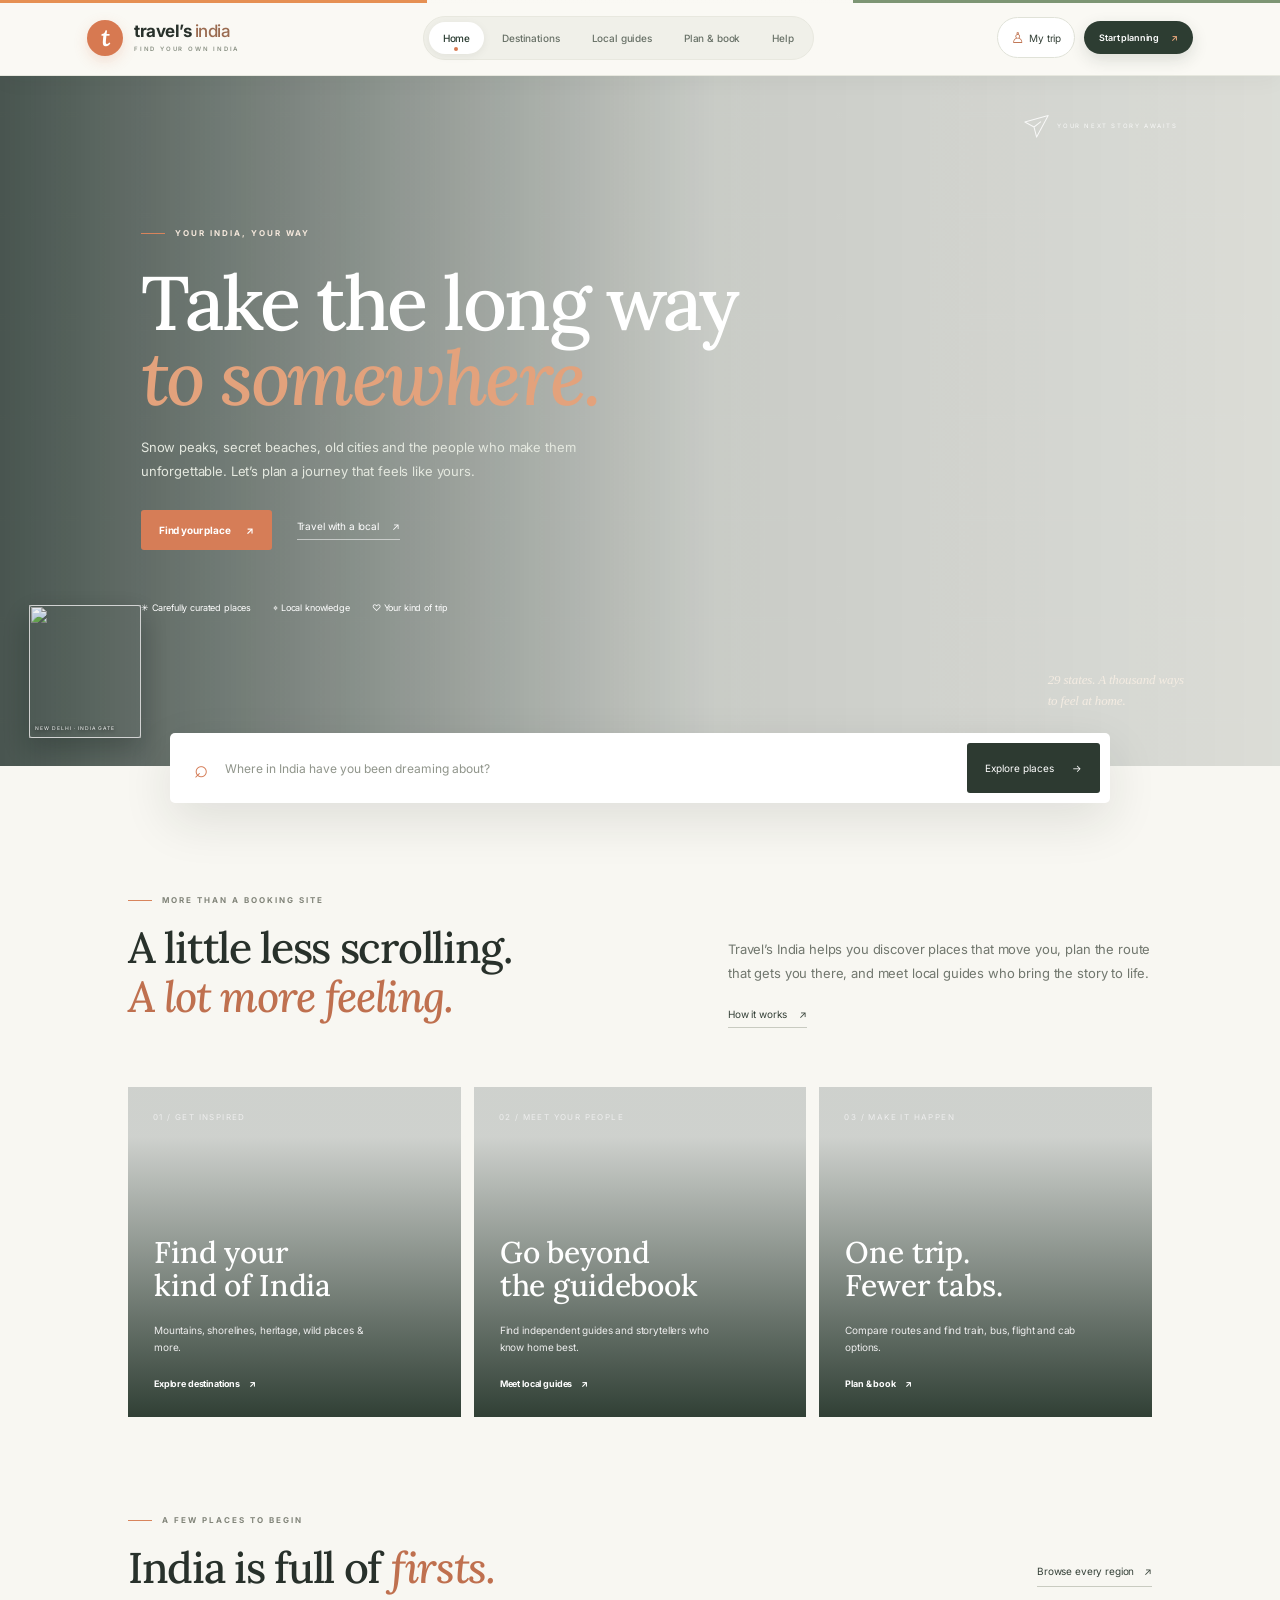
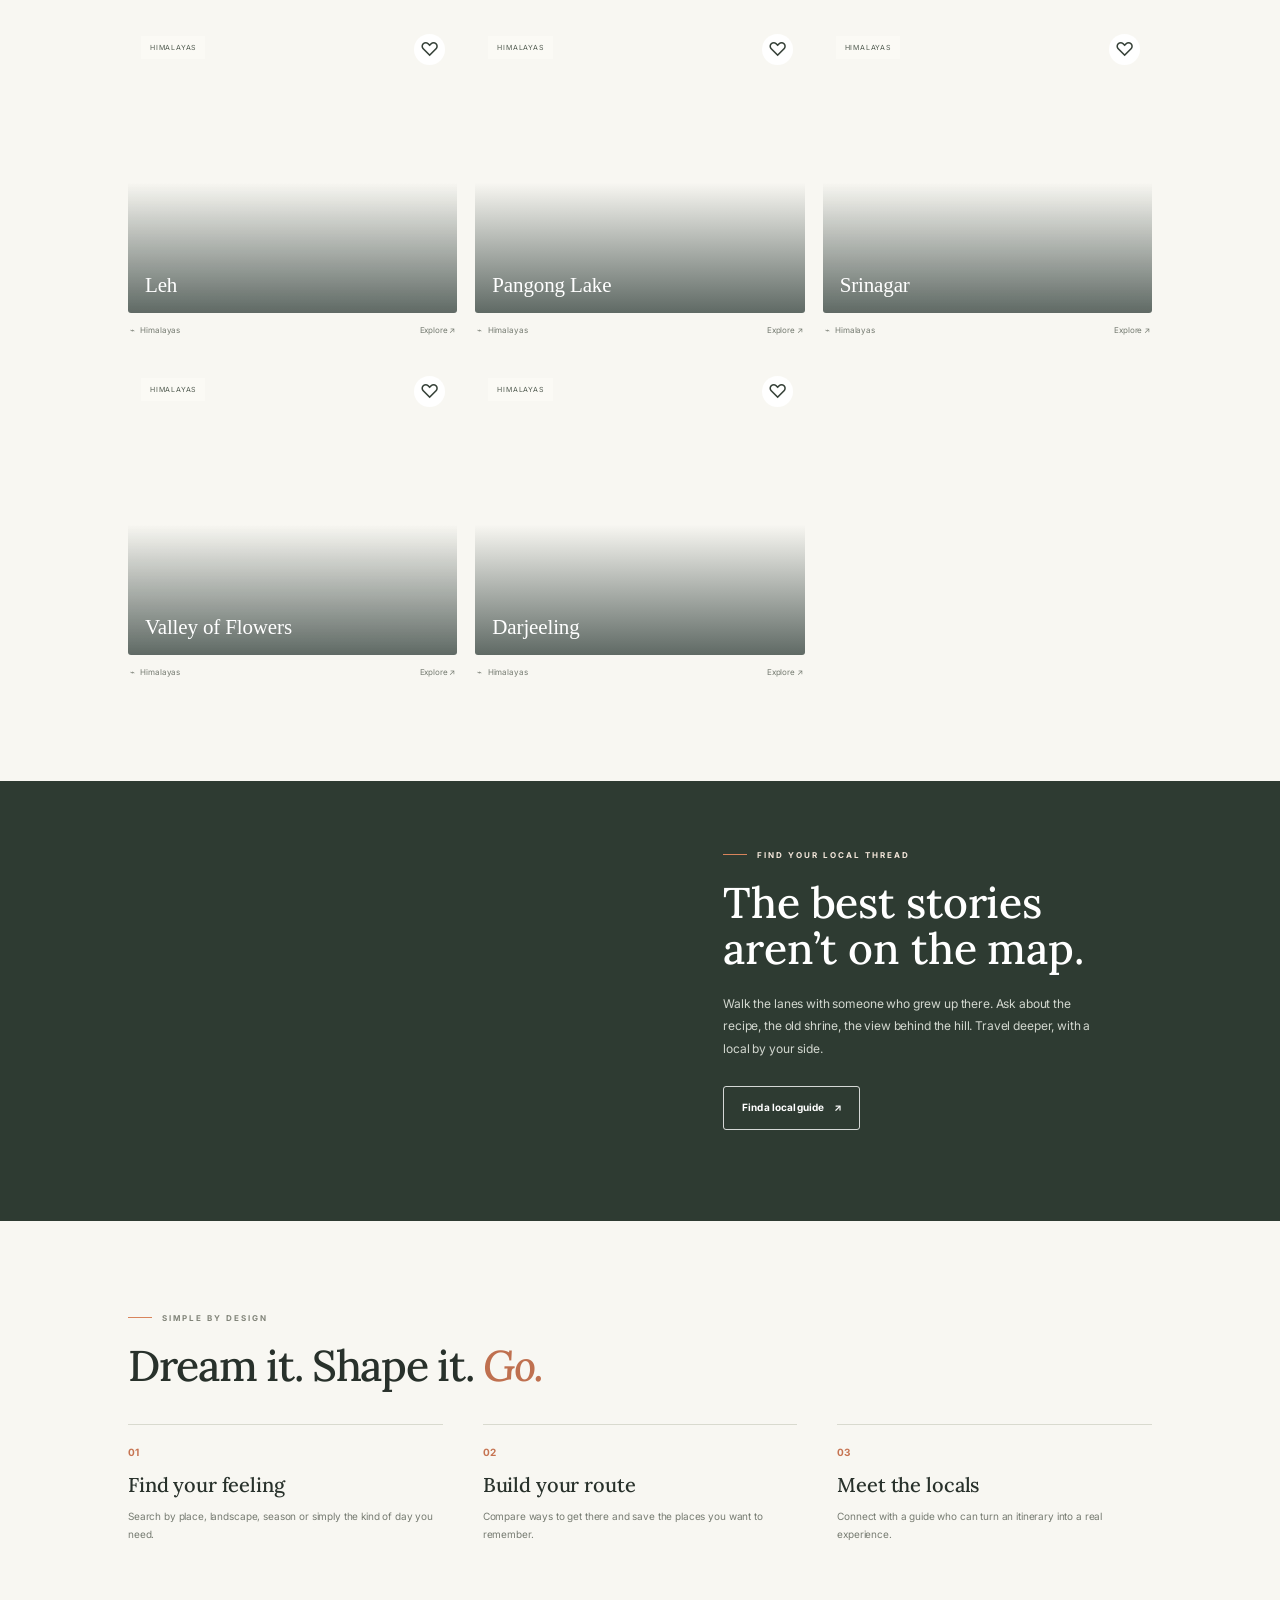
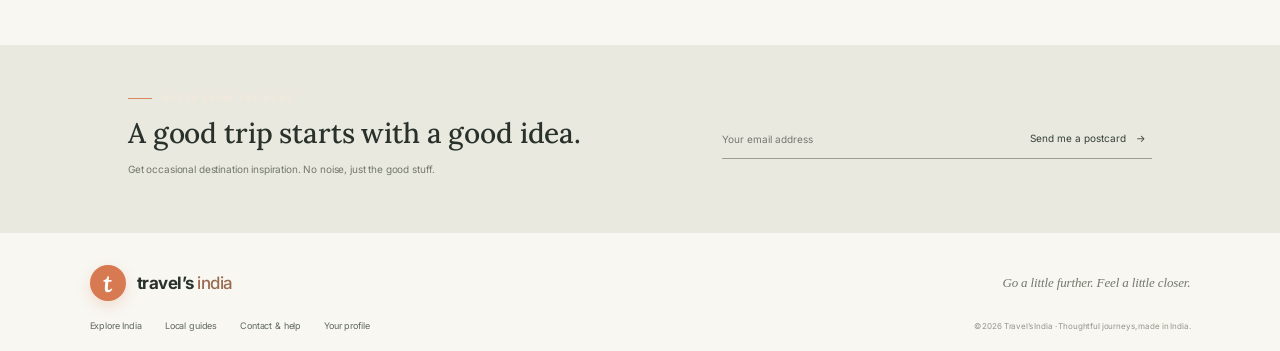
==== commit 449fa4a7: "Polish navigation and add animated India landmarks to hero Co-authored-by: arena-agent <297053741+ar" ====
--- a/index.html
+++ b/index.html
@@ -1 +1 @@
-<!doctype html><html lang="en"><head><meta charset="UTF-8"><meta name="viewport" content="width=device-width,initial-scale=1"><meta name="theme-color" content="#f8f7f2"><title>Travel’s India — Find your own India</title><link rel="preconnect" href="https://fonts.googleapis.com"><link rel="preconnect" href="https://fonts.gstatic.com" crossorigin><link href="https://fonts.googleapis.com/css2?family=DM+Sans:wght@400;500;600;700&family=Playfair+Display:ital,wght@0,500;0,600;1,500;1,600&display=swap" rel="stylesheet"><link rel="stylesheet" href="style.css"></head><body><div id="app"></div><script src="supabase-config.js"></script><script src="places.js"></script><script src="script.js"></script></body></html>+<!doctype html><html lang="en"><head><meta charset="UTF-8"><meta name="viewport" content="width=device-width,initial-scale=1"><meta name="theme-color" content="#f8f7f2"><title>Travel’s India — Find your own India</title><link rel="preconnect" href="https://fonts.googleapis.com"><link rel="preconnect" href="https://fonts.gstatic.com" crossorigin><link href="https://fonts.googleapis.com/css2?family=DM+Sans:wght@400;500;600;700&family=Inter:wght@400;500;600;700;800&family=Lora:ital,wght@0,500;0,600;1,500;1,600&family=Open+Sans:wght@400;600;700&family=Roboto:wght@400;500;700&display=swap" rel="stylesheet"><link rel="stylesheet" href="style.css"></head><body><div id="app"></div><script src="supabase-config.js"></script><script src="places.js"></script><script src="script.js"></script></body></html>
--- a/style.css
+++ b/style.css
@@ -3,3 +3,16 @@
 @media(max-width:700px){.topbar{height:66px;padding:0 5%}.main-nav{display:none;position:absolute;top:65px;left:0;right:0;flex-direction:column;gap:0;background:#faf9f4;padding:10px 7%;box-shadow:0 12px 18px #0001}.main-nav.open{display:flex}.main-nav a{padding:12px 0;border-bottom:1px solid #ecebe4}.profile-label{display:none}.profile-link{padding:8px 11px}.hamburger{display:block;margin-left:12px}.home-hero{height:560px}.hero-copy{margin-left:7%;width:88%}.home-hero h1{font-size:58px}.hero-trust{flex-wrap:wrap;gap:10px 17px;margin-top:36px}.hero-side-note{display:none}.quick-search{padding:0 15px;margin-top:-24px}.quick-search form{height:auto;min-height:61px;padding:8px 9px 8px 15px;gap:8px}.quick-search input{font-size:10px}.quick-search form button{font-size:8px;padding:0 10px;height:44px}.quick-search form button span{padding-left:4px}.section{padding:64px 7%}.intro-grid{grid-template-columns:1fr;gap:14px;padding-bottom:45px}.section h2,.guide-intro h2,.help-copy h2{font-size:36px}.intro-text{font-size:11px}.feature-band{padding:0 7% 58px;grid-template-columns:1fr}.feature-tile{height:240px}.section-title{align-items:start;gap:14px}.section-title .under-link{font-size:8px;white-space:nowrap;margin-top:35px}.card-grid{grid-template-columns:repeat(2,minmax(0,1fr));gap:10px}.dest-img{height:220px}.dest-label{font-size:17px}.dest-type{font-size:6px}.dest-card-bottom{font-size:7px}.local-banner{grid-template-columns:1fr}.local-image{min-height:240px}.local-banner>div:last-child{padding:42px 7%}.local-banner h2{font-size:37px}.step-grid{grid-template-columns:1fr;gap:20px}.step-grid>div{padding-top:13px}.newsletter{display:block;padding:42px 7%}.newsletter form{width:100%;margin-top:17px}.footer{grid-template-columns:1fr;gap:10px;padding:25px 7%}.footer>p{text-align:left;margin:0}.footer>small{text-align:left}.footer>div{flex-wrap:wrap;gap:12px 18px}.page-hero{min-height:350px;padding:54px 7%}.page-hero h1{font-size:48px}.page-hero>p{font-size:11px}.destination-search{height:auto;min-height:53px}.destination-search button{font-size:8px;padding:0 9px}.destination-search input{font-size:9px}.browse-shell{display:block;padding:28px 5% 62px}.category-rail{position:static;overflow-x:auto;white-space:nowrap;padding:0 0 14px;margin-bottom:17px;border-bottom:1px solid #e2e3da}.category-rail h3{font-size:14px;margin-bottom:9px}.category-chip{display:inline-flex;width:auto;gap:13px;margin-right:4px;padding:9px 11px;background:#eeeee6;font-size:8px}.category-chip span{display:none}.rail-note{display:none}.results-top h2{font-size:27px}.results-top select{font-size:8px;padding:7px}.result-grid .dest-img{height:190px}.result-grid{gap:10px}.catalogue-note{font-size:8px}.guide-layout,.help-layout{grid-template-columns:1fr;gap:35px}.guide-photo{height:300px}.benefit-grid{grid-template-columns:1fr;gap:9px}.benefit-grid article{min-height:0;padding:17px}.guide-benefits{padding-top:0}.booking-hero{padding-bottom:35px}.booking-form{grid-template-columns:1fr 31px 1fr;gap:7px}.booking-form label:nth-of-type(3){grid-column:1/3}.booking-form>.btn{grid-column:3;grid-row:2;padding:10px 7px;font-size:8px}.provider-grid{grid-template-columns:repeat(2,1fr);gap:9px}.provider-grid article{padding:16px}.provider-grid p{min-height:49px}.booking-providers .section-title{display:block}.booking-providers .section-title>p{margin-top:12px}.route-tip{align-items:flex-start;flex-wrap:wrap}.route-tip p{flex-basis:80%}.route-tip a{margin-left:36px}.profile-shell{padding:52px 5% 60px}.profile-heading h1{font-size:42px}.profile-columns{grid-template-columns:1fr;gap:14px}.auth-card,.saved-card{padding:20px}.saved-grid{gap:9px}.saved-grid .dest-img{height:145px}.faq-section{padding:16px 7% 60px}.faq-section h2{font-size:26px}}
 @media(max-width:390px){.card-grid{grid-template-columns:1fr 1fr}.dest-img,.result-grid .dest-img{height:170px}.quick-search form button{width:92px}.quick-search input{font-size:9px}.booking-form{grid-template-columns:1fr 24px 1fr}}
 .place-modal{position:fixed;inset:0;z-index:30;background:#101a13bd;display:grid;place-items:center;padding:22px;overflow:auto}.place-modal-panel{background:#faf9f4;width:min(760px,100%);max-height:92vh;overflow:auto;padding:30px;position:relative;box-shadow:0 24px 90px #0005}.modal-close{position:absolute;right:16px;top:12px;border:0;background:transparent;font-size:28px;color:#495349;cursor:pointer}.place-modal-panel h2{font:500 35px 'Playfair Display';margin:14px 0 7px}.place-modal-panel>p{font-size:11px;line-height:1.75;color:#747b70;max-width:560px}.modal-gallery{display:grid;grid-template-columns:1fr 1fr;gap:8px;margin:18px 0}.modal-gallery img{width:100%;height:170px;object-fit:cover}.modal-actions{display:flex;gap:20px;align-items:center}.place-modal-panel>small{display:block;margin-top:15px;font-size:8px;color:#858a80}.modal-save{cursor:pointer}.modal-open{overflow:hidden}@media(max-width:600px){.place-modal-panel{padding:22px 16px}.place-modal-panel h2{font-size:29px}.modal-gallery img{height:120px}.place-modal{padding:10px}}
+/* Polished travel identity: Inter for clarity, Lora for editorial warmth. */
+body{font-family:'Inter','DM Sans','Open Sans','Roboto',sans-serif;letter-spacing:-.01em}
+.home-hero h1,.page-hero h1,.profile-heading h1,.section h2,.guide-intro h2,.help-copy h2,.feature-tile h3,.local-banner h2,.step-grid h3,.newsletter h2,.results-top h2,.place-modal-panel h2,.auth-card h2,.saved-card h2,.contact-form h2,.guide-cta h2,.empty-state h3,.saved-empty h3,.provider-grid h3,.category-rail h3,.quote p,.logo-icon{font-family:'Lora','Playfair Display',serif}
+.topbar{position:sticky;top:0;height:76px;padding:0 clamp(20px,6.8vw,108px);background:rgba(250,249,244,.94);backdrop-filter:blur(16px);border-bottom:1px solid #e7e8df;box-shadow:0 5px 22px #29382d09;transition:box-shadow .25s}
+.topbar:before{content:'';position:absolute;left:0;right:0;top:0;height:3px;background:linear-gradient(90deg,#e48745 0 33.33%,#faf9f4 33.33% 66.66%,#728d69 66.66%);opacity:.92}
+.logo{gap:11px;font-size:17px;letter-spacing:-.5px}.logo-icon{width:36px;height:36px;font-size:24px;box-shadow:0 5px 14px #d7795135;transition:transform .3s,box-shadow .3s}.logo:hover .logo-icon{transform:rotate(-12deg) scale(1.06);box-shadow:0 7px 18px #d7795155}.logo-name{line-height:1.02}.logo-name small{display:block;margin-top:4px;font:600 6px 'Inter',sans-serif;letter-spacing:1.8px;color:#8d9487}.main-nav{gap:4px;padding:5px;background:#f0f0e9;border:1px solid #e8e8df;border-radius:999px}.main-nav a{position:relative;padding:10px 14px;border-radius:999px;color:#687167;font-size:10px;font-weight:500;transition:color .22s,background .22s,transform .22s}.main-nav a:hover{color:#28392e;background:#fff;transform:translateY(-1px)}.main-nav a.nav-current{background:#fff;color:#293b30;box-shadow:0 2px 8px #19271c10}.main-nav a.nav-current:after{content:'';position:absolute;width:4px;height:4px;border-radius:50%;background:#d77951;bottom:3px;left:calc(50% - 2px)}.nav-actions{gap:9px}.profile-link{display:flex;align-items:center;padding:10px 13px;border:1px solid #e0e2d8;border-radius:999px;background:#fff;transition:border-color .2s,transform .2s}.profile-link:hover{border-color:#b4bdae;transform:translateY(-1px)}.profile-icon{font-size:15px!important;color:#bf724f!important}.header-plan{padding:11px 15px;background:#2d3d32;color:white;border-radius:999px;font-size:9px;font-weight:600;box-shadow:0 6px 16px #2d3d3226;transition:transform .2s,background .2s}.header-plan:hover{background:#405442;transform:translateY(-2px)}.header-plan span{padding-left:10px;color:#e9a77c}.home-hero{min-height:630px;height:min(690px,76vw);max-height:760px;isolation:isolate}.hero-img{background-position:center 48%;animation:hero-breathe 22s ease-in-out infinite alternate;will-change:transform}.hero-copy{z-index:2}.hero-copy h1{animation:hero-title-in .8s .1s both}.hero-copy>p{max-width:455px}.hero-monument{position:absolute;z-index:1;left:2.3%;bottom:28px;width:clamp(78px,8.7vw,130px);height:133px;pointer-events:none;opacity:.92;animation:monument-drift 6s ease-in-out infinite}.hero-monument:before{content:'';position:absolute;inset:0;border:1px solid #ffffff72;z-index:2;border-radius:3px;box-shadow:0 12px 28px #101a1750}.hero-monument img{width:100%;height:100%;display:block;object-fit:cover;filter:saturate(.78)}.hero-monument span{position:absolute;z-index:3;bottom:7px;left:6px;font-size:5px;letter-spacing:1px;color:#fff;text-shadow:0 1px 5px #000}.hero-plane{position:absolute;z-index:1;top:36px;right:8%;display:flex;align-items:center;gap:8px;color:#fff;opacity:.84;pointer-events:none;animation:plane-drift 11s ease-in-out infinite}.hero-plane svg{width:27px;height:27px;fill:none;stroke:#fff;stroke-width:2.4;stroke-linecap:round;stroke-linejoin:round;transform:rotate(7deg)}.hero-plane span{font-size:6px;letter-spacing:1.6px}.hero-trust{position:relative;z-index:2}.quick-search{z-index:4}.quick-search form{border-radius:5px;padding-left:24px;box-shadow:0 18px 50px #17241d1c}.quick-search form button,.destination-search button{border-radius:3px;transition:background .2s,transform .2s}.quick-search form button:hover,.destination-search button:hover{background:#435846;transform:translateY(-1px)}.btn{border-radius:3px;transition:transform .2s,box-shadow .2s,background .2s}.btn:focus-visible,.header-plan:focus-visible,.profile-link:focus-visible,.main-nav a:focus-visible,.quick-search input:focus-visible{outline:3px solid #e6a37f;outline-offset:3px}.dest-img,.feature-tile,.provider-btn,.category-chip{cursor:pointer}.dest-img{border-radius:3px}.place-modal{z-index:40}.hero-buttons,.hero-buttons>*{position:relative;z-index:3}.hero-monument,.hero-plane{user-select:none;touch-action:none}
+@keyframes plane-drift{0%,100%{transform:translate(0,0) rotate(0);opacity:.64}35%{transform:translate(-32px,9px) rotate(-3deg);opacity:.92}68%{transform:translate(-59px,-2px) rotate(2deg);opacity:.75}}
+@keyframes monument-drift{0%,100%{transform:translateY(0)}50%{transform:translateY(-7px)}}
+@keyframes hero-breathe{0%{transform:scale(1);background-position:center 48%}100%{transform:scale(1.035);background-position:52% 50%}}
+@keyframes hero-title-in{from{opacity:0;transform:translateY(15px)}to{opacity:1;transform:translateY(0)}}
+@media(max-width:1000px){.topbar{padding:0 3.5%}.main-nav a{padding:9px 10px}.header-plan{padding:10px 12px}}
+@media(max-width:700px){.topbar{height:67px;padding:0 5%}.main-nav{top:66px;padding:10px 6%;border-radius:0 0 12px 12px;border:1px solid #e6e7df;box-shadow:0 13px 24px #18271c16}.main-nav a{padding:13px 7px;border-radius:5px}.main-nav a.nav-current:after{left:auto;right:8px;bottom:calc(50% - 2px)}.logo-icon{width:33px;height:33px}.logo-name small{font-size:5px}.header-plan{display:none}.home-hero{height:600px;min-height:560px;max-height:none}.hero-plane{top:26px;right:7%}.hero-plane span{font-size:5px}.hero-monument{width:72px;height:104px;left:3%;bottom:22px}.hero-copy{width:88%;margin-left:7%}.hero-copy h1{font-size:clamp(49px,12vw,60px)}.hero-trust{max-width:85%;font-size:8px}.hero-buttons{gap:17px}.hero-copy>p{max-width:365px}.quick-search form{border-radius:4px}}
+@media(prefers-reduced-motion:reduce){*,*::before,*::after{scroll-behavior:auto!important;animation-duration:.01ms!important;animation-iteration-count:1!important;transition-duration:.01ms!important}}
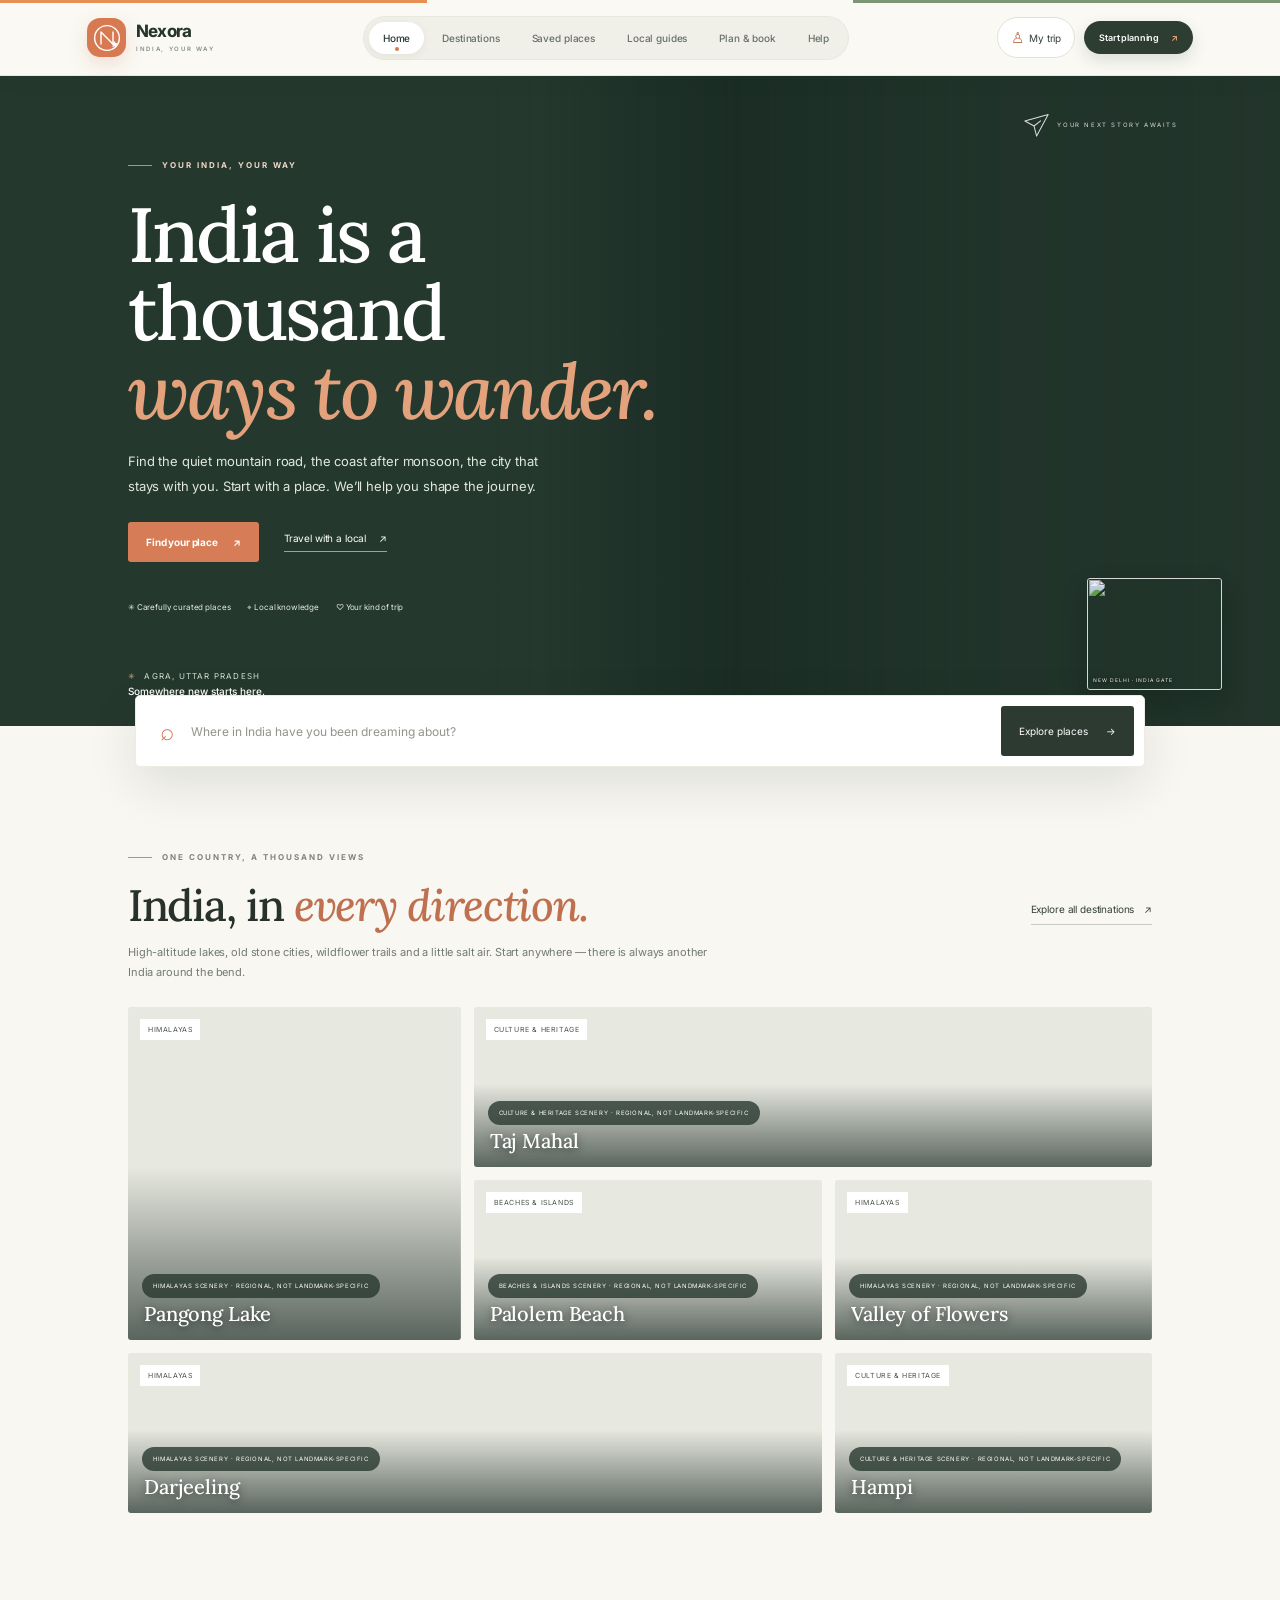
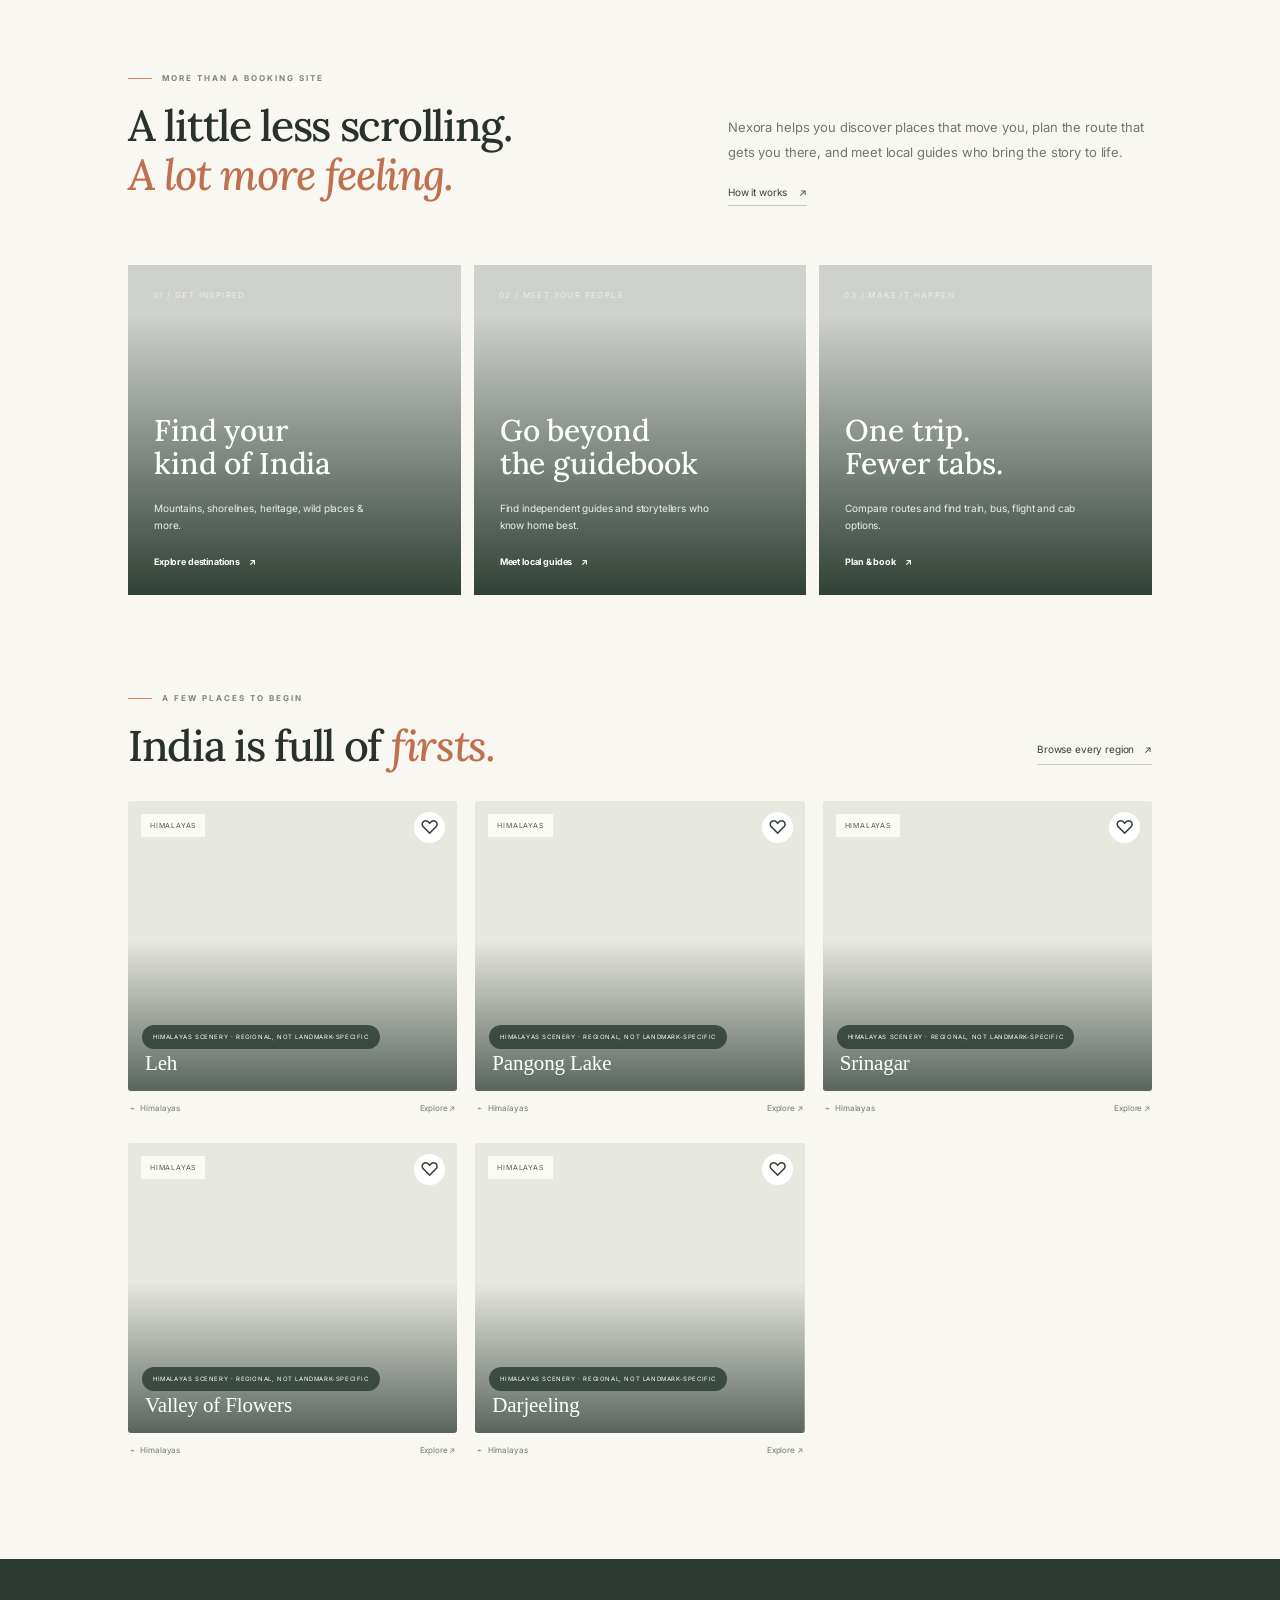
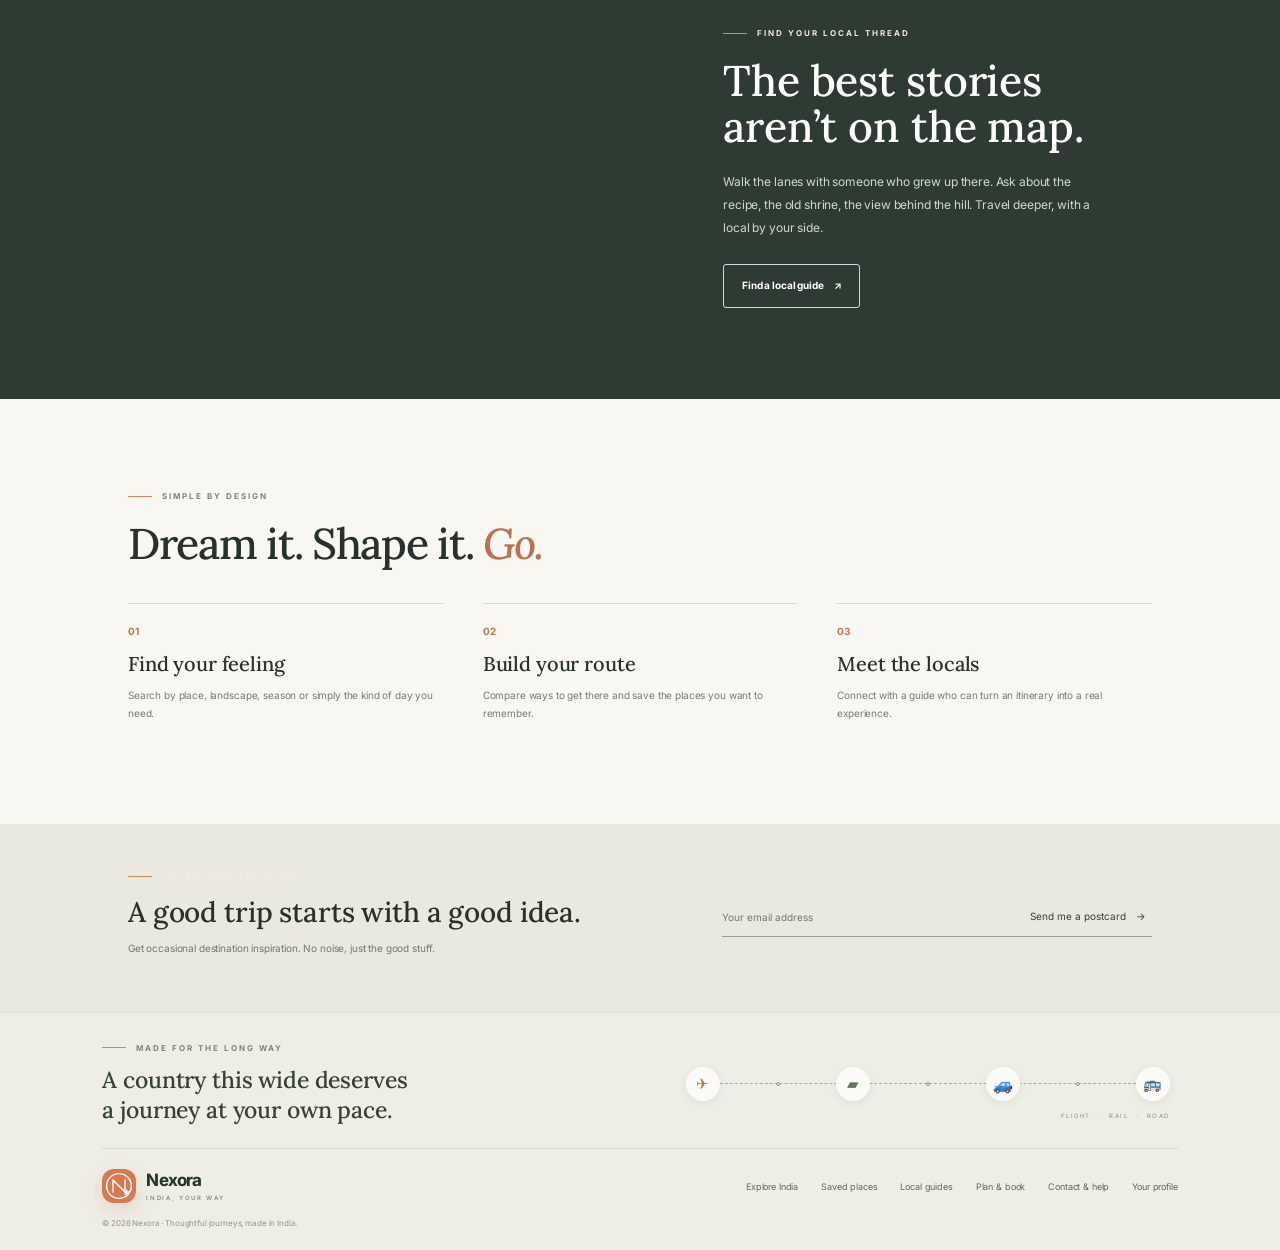
==== commit 792e510f: "Rebrand as Nexora and redesign the homepage Co-authored-by: arena-agent <297053741+arena-agent@users" ====
--- a/index.html
+++ b/index.html
@@ -1 +1 @@
-<!doctype html><html lang="en"><head><meta charset="UTF-8"><meta name="viewport" content="width=device-width,initial-scale=1"><meta name="theme-color" content="#f8f7f2"><title>Travel’s India — Find your own India</title><link rel="preconnect" href="https://fonts.googleapis.com"><link rel="preconnect" href="https://fonts.gstatic.com" crossorigin><link href="https://fonts.googleapis.com/css2?family=DM+Sans:wght@400;500;600;700&family=Inter:wght@400;500;600;700;800&family=Lora:ital,wght@0,500;0,600;1,500;1,600&family=Open+Sans:wght@400;600;700&family=Roboto:wght@400;500;700&display=swap" rel="stylesheet"><link rel="stylesheet" href="style.css"></head><body><div id="app"></div><script src="supabase-config.js"></script><script src="places.js"></script><script src="script.js"></script></body></html>+<!doctype html><html lang="en"><head><meta charset="UTF-8"><meta name="viewport" content="width=device-width,initial-scale=1"><meta name="theme-color" content="#f8f7f2"><title>Nexora — India, your way</title><link rel="preconnect" href="https://fonts.googleapis.com"><link rel="preconnect" href="https://fonts.gstatic.com" crossorigin><link href="https://fonts.googleapis.com/css2?family=DM+Sans:wght@400;500;600;700&family=Inter:wght@400;500;600;700;800&family=Lora:ital,wght@0,500;0,600;1,500;1,600&family=Open+Sans:wght@400;600;700&family=Roboto:wght@400;500;700&display=swap" rel="stylesheet"><link rel="stylesheet" href="style.css"><link rel="icon" type="image/svg+xml" href="/favicon.svg"></head><body><div id="app"></div><script src="supabase-config.js"></script><script src="places.js"></script><script src="script.js"></script></body></html>
--- a/style.css
+++ b/style.css
@@ -16,3 +16,24 @@
 @media(max-width:1000px){.topbar{padding:0 3.5%}.main-nav a{padding:9px 10px}.header-plan{padding:10px 12px}}
 @media(max-width:700px){.topbar{height:67px;padding:0 5%}.main-nav{top:66px;padding:10px 6%;border-radius:0 0 12px 12px;border:1px solid #e6e7df;box-shadow:0 13px 24px #18271c16}.main-nav a{padding:13px 7px;border-radius:5px}.main-nav a.nav-current:after{left:auto;right:8px;bottom:calc(50% - 2px)}.logo-icon{width:33px;height:33px}.logo-name small{font-size:5px}.header-plan{display:none}.home-hero{height:600px;min-height:560px;max-height:none}.hero-plane{top:26px;right:7%}.hero-plane span{font-size:5px}.hero-monument{width:72px;height:104px;left:3%;bottom:22px}.hero-copy{width:88%;margin-left:7%}.hero-copy h1{font-size:clamp(49px,12vw,60px)}.hero-trust{max-width:85%;font-size:8px}.hero-buttons{gap:17px}.hero-copy>p{max-width:365px}.quick-search form{border-radius:4px}}
 @media(prefers-reduced-motion:reduce){*,*::before,*::after{scroll-behavior:auto!important;animation-duration:.01ms!important;animation-iteration-count:1!important;transition-duration:.01ms!important}}
+/* Place cards start neutral and only receive a photo after a place-name Commons match. */
+.dest-img{background-color:#e7e8df;background-image:linear-gradient(145deg,#eaebe4,#d9ded5 55%,#cbd3c8);background-size:cover;background-position:center}
+.dest-img:before{display:none!important}
+.dest-img.photo-ready{background-color:#cbd3c8}
+.photo-status{position:absolute;z-index:1;left:50%;top:50%;transform:translate(-50%,-50%);max-width:82%;padding:8px 11px;border-radius:20px;background:#26372ebd;color:#fff;font-size:8px;line-height:1.4;text-align:center;letter-spacing:.02em}
+.photo-loading .photo-status:before{content:'';display:inline-block;width:7px;height:7px;margin-right:6px;border:1px solid #fff;border-right-color:transparent;border-radius:50%;vertical-align:-1px;animation:photo-spin .8s linear infinite}
+.photo-missing .photo-status{background:#586456ed;font-size:7px}
+.photo-gallery{min-height:90px}.photo-gallery figure{margin:0;min-width:0}.photo-gallery img{display:block;width:100%;height:170px;object-fit:cover}.photo-gallery figcaption{font-size:7px;line-height:1.4;color:#6f766c;padding:5px 0}.gallery-loading{grid-column:1/-1;align-self:center;padding:25px 10px;text-align:center;color:#6f766c;font-size:9px}.photo-credit{line-height:1.7}.dest-img.photo-ready .photo-status{display:none}@keyframes photo-spin{to{transform:rotate(360deg)}}
+/* Footer journey ribbon and small, non-interactive travel doodles. */
+.footer{display:block;padding:0 8% 22px;background:#eeeee6;border-top:1px solid #e1e2d8}.footer-topline{display:flex;align-items:center;justify-content:space-between;gap:30px;padding:30px 0 24px;border-bottom:1px solid #d9dbd1}.footer-thought{font:500 23px/1.3 'Lora','Playfair Display',serif!important;text-align:left!important;color:#354136!important;margin:12px 0 0!important}.footer-journey{position:relative;width:min(500px,48%);height:75px;display:flex;align-items:center;justify-content:space-between;padding:0 8px}.footer-journey:before{content:'';position:absolute;top:37px;left:12px;right:12px;border-top:1px dashed #a7ad9f}.footer-journey i{position:relative;z-index:1;width:4px;height:4px;border:1px solid #899383;border-radius:50%;background:#eeeee6}.journey-vehicle{position:relative;z-index:2;display:grid;place-items:center;width:34px;height:34px;border-radius:50%;background:#fbfaf6;color:#bf704f;box-shadow:0 2px 9px #1a261512;font-size:15px}.journey-vehicle.plane{animation:ribbon-plane 5s ease-in-out infinite}.journey-vehicle.train{color:#61765f}.journey-vehicle.car{font-size:16px;animation:ribbon-car 5s ease-in-out infinite}.journey-vehicle.bus{font-size:15px;color:#be754f}.footer-journey>small{position:absolute;right:8px;bottom:0;font-size:6px;letter-spacing:1.5px;color:#898f82}.footer-links{display:flex;align-items:center;justify-content:space-between;padding:20px 0 15px}.footer-links>div{display:flex;gap:23px;font-size:9px;color:#5f685f}.footer-links>div a{transition:color .2s}.footer-links>div a:hover{color:#c56d4b}.footer-legal{display:block;text-align:left!important;font-size:8px;color:#8a9085}.photo-regional .photo-status{bottom:42px;top:auto;left:14px;transform:none;max-width:calc(100% - 28px);text-transform:uppercase;letter-spacing:.6px;font-size:6px;background:#26372ec7}.regional-photo img{filter:saturate(.9)}.regional-photo figcaption{font-size:7px;line-height:1.4;color:#6f766c;padding:5px 0}
+@keyframes ribbon-plane{0%,100%{transform:translateY(0) rotate(-4deg)}50%{transform:translateY(-4px) rotate(4deg)}}@keyframes ribbon-car{0%,100%{transform:translateY(0)}50%{transform:translateY(2px)}}
+@media(max-width:700px){.footer{padding:0 7% 20px}.footer-topline{display:block;padding:26px 0 22px}.footer-thought{font-size:20px!important}.footer-journey{width:100%;margin-top:14px}.footer-links{align-items:flex-start;gap:17px;flex-direction:column}.footer-links>div{flex-wrap:wrap;gap:12px 19px}.footer-legal{font-size:7px}}
+.india-mosaic{padding-top:72px;padding-bottom:82px}.india-mosaic .section-title{margin-bottom:12px}.mosaic-intro{font-size:11px;line-height:1.8;color:#737b70;max-width:600px;margin:0 0 25px}.mosaic-grid{display:grid;grid-template-columns:1.05fr 1.1fr 1fr;grid-auto-rows:145px;gap:12px}.mosaic-shot{height:100%;min-height:0;border-radius:3px;overflow:hidden}.mosaic-shot.mosaic-tall{grid-row:span 2}.mosaic-shot.mosaic-wide{grid-column:span 2}.mosaic-place,.mosaic-region{position:absolute;z-index:2;color:white;text-shadow:0 2px 8px #0008;pointer-events:none}.mosaic-place{left:16px;bottom:14px;font:500 20px 'Lora','Playfair Display',serif}.mosaic-region{left:12px;top:12px;background:#fff;color:#48564a;text-shadow:none;padding:6px 8px;font-size:7px;text-transform:uppercase;letter-spacing:.6px}.saved-hero{padding:64px 10% 58px;background:linear-gradient(105deg,#eaece2,#f4f3ed 64%,#e7e9df);border-bottom:1px solid #e0e2d8}.saved-hero h1{font:500 51px/1.07 'Lora','Playfair Display',serif;letter-spacing:-1.7px;color:#29372e;margin:20px 0 12px}.saved-hero h1 em{color:#bd704e}.saved-hero>p{font-size:11px;color:#73796e;line-height:1.8;margin-bottom:21px}.saved-page-section{min-height:390px}.saved-page-heading{display:flex;align-items:end;justify-content:space-between;margin-bottom:24px}.saved-page-heading h2{font:500 34px 'Lora','Playfair Display',serif;margin:10px 0 0}.saved-page-heading h2 em{color:#bd704e}.saved-page-count{font-size:9px;color:#777e72;padding-bottom:5px}.saved-page-grid{grid-template-columns:repeat(3,minmax(0,1fr))}.saved-page-grid[hidden]{display:none}.saved-page-empty{text-align:center;padding:30px 15px}.saved-page-empty[hidden]{display:none}.saved-page-empty>span{font-size:34px;color:#c87954}.saved-page-empty h3{font:500 23px 'Lora','Playfair Display',serif}.saved-page-empty p{max-width:400px;margin:0 auto 18px;font-size:10px;line-height:1.7;color:#777d73}.saved-page-empty .btn{margin-top:5px}
+@media(max-width:1050px){.main-nav a{padding:8px 8px;font-size:9px}.mosaic-grid{grid-auto-rows:125px}}
+@media(max-width:700px){.india-mosaic{padding-top:50px;padding-bottom:60px}.india-mosaic .section-title{display:block}.india-mosaic .section-title>.under-link{display:inline-block;margin:15px 0}.mosaic-grid{grid-template-columns:1fr 1fr;grid-auto-rows:124px;gap:8px}.mosaic-shot.mosaic-tall{grid-row:span 2}.mosaic-shot.mosaic-wide{grid-column:span 2}.mosaic-place{font-size:16px;left:11px;bottom:11px}.mosaic-region{font-size:6px;left:8px;top:8px}.saved-hero{padding:48px 7%}.saved-hero h1{font-size:42px}.saved-page-section{padding-top:48px}.saved-page-heading h2{font-size:28px}.saved-page-grid{grid-template-columns:repeat(2,minmax(0,1fr))}}
+@media(max-width:390px){.mosaic-grid{grid-auto-rows:105px;gap:6px}.mosaic-place{font-size:14px}.saved-page-grid .dest-img{height:165px}}
+/* Nexora: a bolder wordmark and a calm, editorial split hero. */
+.logo{gap:10px}.logo-name{font-size:17px!important;font-weight:750;letter-spacing:-.8px;color:#26362d}.logo-name small{font-size:6px!important;letter-spacing:1.65px!important;color:#879084!important;margin-top:4px}.logo-icon{background:#d77951!important;border-radius:13px!important;width:39px!important;height:39px!important;box-shadow:0 7px 19px #c9775235!important}.logo-icon svg{width:30px;height:30px;fill:none;stroke:#fff;stroke-width:1.9;stroke-linecap:round;stroke-linejoin:round}.logo-icon svg .logo-star{fill:#fff;stroke:none}.footer-links .logo-icon{width:34px!important;height:34px!important;border-radius:12px!important}.home-hero{height:650px;min-height:620px;max-height:740px;display:block;background:#25382e;isolation:isolate;overflow:hidden}.home-hero .hero-img{inset:0 0 0 43%;background-position:center 48%;background-size:cover;animation:hero-breathe 24s ease-in-out infinite alternate}.home-hero:after{content:'';position:absolute;z-index:0;left:38%;top:0;bottom:0;width:20%;background:linear-gradient(90deg,#25382e 0%,#25382ee8 33%,transparent 100%);pointer-events:none}.home-hero .hero-copy{position:relative;z-index:2;margin:0;padding:84px 0 55px clamp(40px,10vw,155px);width:55%;max-width:790px;animation:fadeup .8s ease both}.home-hero h1{font-size:clamp(58px,6vw,84px);line-height:1.02;letter-spacing:-2.4px;margin:25px 0 19px}.home-hero .hero-copy>p{max-width:410px;color:#e0e8de;font-size:13px;line-height:1.9}.home-hero .hero-trust{gap:17px;margin-top:40px;font-size:8px;color:#e5ebe3}.home-hero .hero-buttons{margin-top:24px}.home-hero .hero-monument{left:auto;right:4.5%;bottom:36px;width:135px;height:112px;border-radius:4px;animation:monument-drift 7s ease-in-out infinite}.home-hero .hero-monument img{border-radius:4px}.home-hero .hero-monument span{font-size:5px}.home-hero .hero-side-note{left:clamp(40px,10vw,155px);right:auto;bottom:26px;font:8px/1.75 'Inter',sans-serif;letter-spacing:1.2px;color:#d7e0d4}.home-hero .hero-side-note>span{color:#e2a279;margin-right:5px}.home-hero .hero-side-note b{font-size:10px;letter-spacing:0;color:#fff;font-weight:500}.home-hero .hero-plane{right:8%;top:35px;z-index:1}.home-hero .hero-plane span{color:#fff}.home-hero .hero-copy .eyebrow{color:#f1d6c7}.hero-monument:before{border-color:#ffffff9c}.quick-search{max-width:1060px;margin:-31px auto 0}.quick-search form{border:1px solid #ecece5;border-radius:5px;min-height:72px}.india-mosaic{padding-top:85px}.india-mosaic .section-title h2{font-size:44px}.mosaic-grid{grid-auto-rows:160px;gap:13px}.mosaic-shot{transition:transform .35s,box-shadow .35s}.mosaic-shot:hover{transform:translateY(-3px);box-shadow:0 15px 30px #19261c22}.section.intro-grid{padding-top:78px}
+@media(max-width:1000px){.home-hero .hero-copy{width:60%;padding-left:7%;padding-top:85px}.home-hero .hero-side-note{left:7%}.home-hero .hero-img{left:40%}.home-hero:after{left:34%}}
+@media(max-width:700px){.home-hero{height:auto;min-height:740px;max-height:none;display:flex;flex-direction:column;justify-content:flex-end;padding-top:220px}.home-hero .hero-img{inset:0 0 auto;height:380px;background-position:center 40%;background-size:cover}.home-hero:after{left:0;right:0;top:280px;bottom:150px;width:auto;height:auto;background:linear-gradient(180deg,transparent,#25382e 28%)}.home-hero .hero-copy{width:100%;padding:0 7% 75px;max-width:none}.home-hero h1{font-size:clamp(48px,11vw,62px);margin:16px 0 13px}.home-hero .hero-copy>p{font-size:11px;max-width:100%}.home-hero .hero-trust{gap:9px 14px;margin-top:25px}.home-hero .hero-monument{right:7%;top:48px;bottom:auto;width:90px;height:78px}.home-hero .hero-plane{right:8%;top:22px}.home-hero .hero-side-note{display:none}.home-hero .hero-buttons{margin-top:18px}.quick-search{margin-top:-23px}.india-mosaic{padding-top:62px}.india-mosaic .section-title h2{font-size:34px}.mosaic-grid{grid-auto-rows:125px;gap:8px}}
+@media(prefers-reduced-motion:reduce){.home-hero .hero-img,.home-hero .hero-monument{animation:none!important}}
